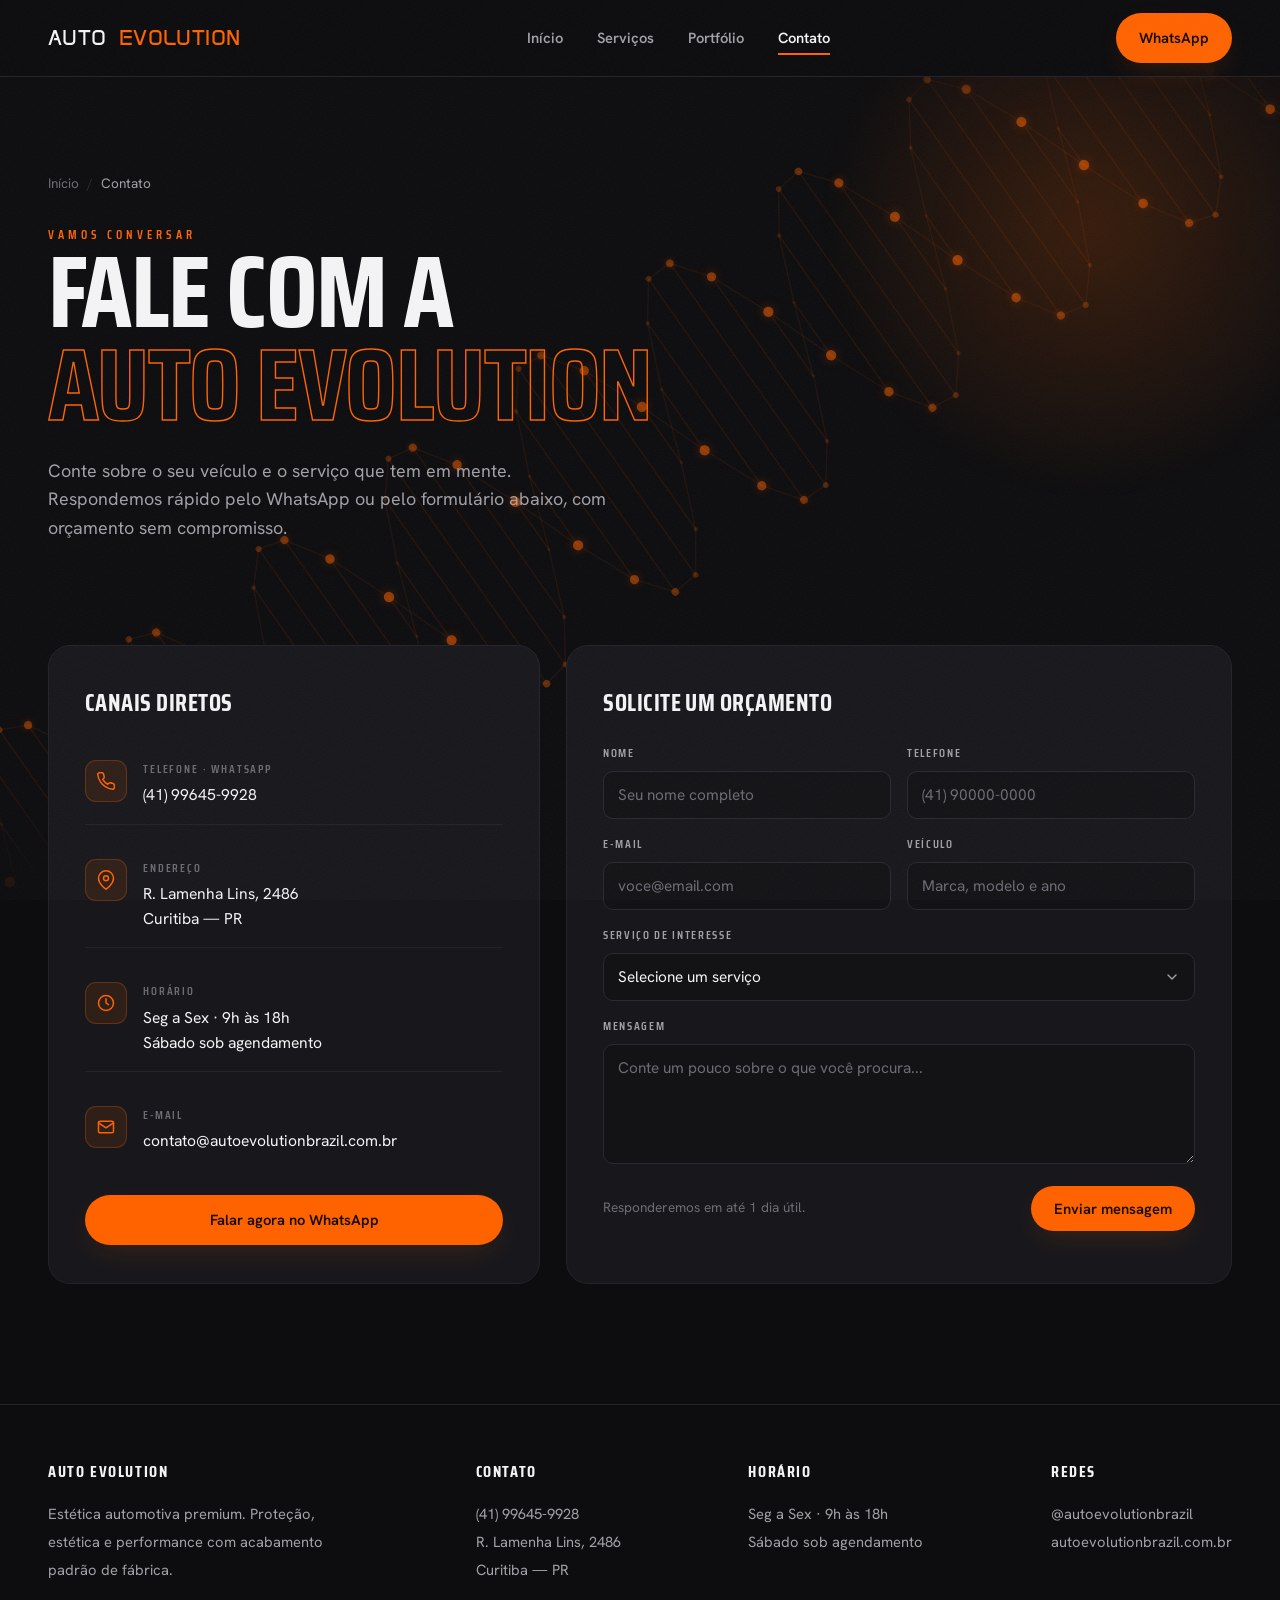
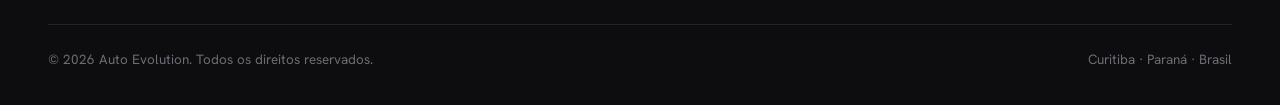
==== contato.html @ 7769f30f "Versão base final com paleta em laranja preto e cores básicas" ====
<!DOCTYPE html>
<html lang="pt-BR">
<head>
  <meta charset="UTF-8" />
  <meta name="viewport" content="width=device-width, initial-scale=1.0" />
  <title>Contato · Auto Evolution — Estética Automotiva Premium</title>
  <meta name="description" content="Fale com a Auto Evolution. Solicite um orçamento de PPF, insulfilm cerâmico, vitrificação, blindagem ou estética automotiva premium em Curitiba." />

  <link rel="preconnect" href="https://fonts.googleapis.com" />
  <link rel="preconnect" href="https://fonts.gstatic.com" crossorigin />
  <link href="https://fonts.googleapis.com/css2?family=Anta&family=Saira+Condensed:wght@600;700;800&family=Hanken+Grotesk:wght@400;500;600;700&display=swap" rel="stylesheet" />

  <link rel="stylesheet" href="css/services.css" />
</head>
<body>

  <canvas id="dna-bg" aria-hidden="true"></canvas>

  <!-- ===================== HEADER ===================== -->
  <header class="site-header">
    <div class="container">
      <nav class="nav">
        <a class="brand" href="index.html">
          AUTO <b>EVOLUTION</b>
        </a>

        <ul class="nav-links" id="nav-links">
          <li><a href="index.html">Início</a></li>
          <li><a href="servicos.html">Serviços</a></li>
          <li><a href="portfolio.html">Portfólio</a></li>
          <li><a href="contato.html" class="active">Contato</a></li>
        </ul>

        <a class="btn btn-primary" href="https://wa.me/5541996459928" target="_blank" rel="noopener">WhatsApp</a>

        <button class="nav-toggle" id="nav-toggle" aria-label="Abrir menu">
          <span></span><span></span><span></span>
        </button>
      </nav>
    </div>
  </header>

  <!-- ===================== HERO ===================== -->
  <section class="hero">
    <div class="container">
      <nav class="breadcrumb">
        <a href="index.html">Início</a>
        <span class="sep">/</span>
        <span class="here">Contato</span>
      </nav>
      <span class="eyebrow">Vamos conversar</span>
      <h1>Fale com a<br><span class="stroke">Auto Evolution</span></h1>
      <p>
        Conte sobre o seu veículo e o serviço que tem em mente. Respondemos rápido pelo
        WhatsApp ou pelo formulário abaixo, com orçamento sem compromisso.
      </p>
    </div>
  </section>

  <!-- ===================== CONTATO ===================== -->
  <section class="contact">
    <div class="container">
      <div class="contact-grid">

        <!-- Bloco de informações -->
        <aside class="contact-info reveal">
          <h3>Canais diretos</h3>

          <ul class="info-list">
            <li>
              <div class="info-icon">
                <svg viewBox="0 0 24 24" stroke-width="1.8" stroke-linecap="round" stroke-linejoin="round">
                  <path d="M22 16.92v3a2 2 0 0 1-2.18 2 19.86 19.86 0 0 1-8.63-3.07 19.5 19.5 0 0 1-6-6A19.86 19.86 0 0 1 2.12 4.18 2 2 0 0 1 4.11 2h3a2 2 0 0 1 2 1.72c.13.96.36 1.9.7 2.81a2 2 0 0 1-.45 2.11L8.1 9.91a16 16 0 0 0 6 6l1.27-1.27a2 2 0 0 1 2.11-.45c.91.34 1.85.57 2.81.7A2 2 0 0 1 22 16.92z"/>
                </svg>
              </div>
              <div class="info-text">
                <div class="lab">Telefone · WhatsApp</div>
                <div class="val"><a href="https://wa.me/5541996459928" target="_blank" rel="noopener">(41) 99645-9928</a></div>
              </div>
            </li>

            <li>
              <div class="info-icon">
                <svg viewBox="0 0 24 24" stroke-width="1.8" stroke-linecap="round" stroke-linejoin="round">
                  <path d="M21 10c0 7-9 13-9 13s-9-6-9-13a9 9 0 0 1 18 0z"/>
                  <circle cx="12" cy="10" r="3"/>
                </svg>
              </div>
              <div class="info-text">
                <div class="lab">Endereço</div>
                <div class="val">R. Lamenha Lins, 2486<br>Curitiba — PR</div>
              </div>
            </li>

            <li>
              <div class="info-icon">
                <svg viewBox="0 0 24 24" stroke-width="1.8" stroke-linecap="round" stroke-linejoin="round">
                  <circle cx="12" cy="12" r="9"/>
                  <path d="M12 7v5l3 2"/>
                </svg>
              </div>
              <div class="info-text">
                <div class="lab">Horário</div>
                <div class="val">Seg a Sex · 9h às 18h<br>Sábado sob agendamento</div>
              </div>
            </li>

            <li>
              <div class="info-icon">
                <svg viewBox="0 0 24 24" stroke-width="1.8" stroke-linecap="round" stroke-linejoin="round">
                  <rect x="3" y="5" width="18" height="14" rx="2"/>
                  <path d="M3 7l9 6 9-6"/>
                </svg>
              </div>
              <div class="info-text">
                <div class="lab">E-mail</div>
                <div class="val"><a href="mailto:contato@autoevolutionbrazil.com.br">contato@autoevolutionbrazil.com.br</a></div>
              </div>
            </li>
          </ul>

          <a class="btn btn-primary" href="https://wa.me/5541996459928?text=Ol%C3%A1!%20Gostaria%20de%20um%20or%C3%A7amento." target="_blank" rel="noopener">
            Falar agora no WhatsApp
          </a>
        </aside>

        <!-- Formulário -->
        <div class="contact-form-wrap reveal">
          <h3>Solicite um orçamento</h3>

          <form class="contact-form" id="contact-form" novalidate>
            <div class="field">
              <label for="f-nome">Nome</label>
              <input id="f-nome" name="nome" type="text" placeholder="Seu nome completo" required>
            </div>

            <div class="field">
              <label for="f-fone">Telefone</label>
              <input id="f-fone" name="telefone" type="tel" placeholder="(41) 90000-0000" required>
            </div>

            <div class="field">
              <label for="f-email">E-mail</label>
              <input id="f-email" name="email" type="email" placeholder="voce@email.com" required>
            </div>

            <div class="field">
              <label for="f-veiculo">Veículo</label>
              <input id="f-veiculo" name="veiculo" type="text" placeholder="Marca, modelo e ano">
            </div>

            <div class="field full">
              <label for="f-servico">Serviço de interesse</label>
              <select id="f-servico" name="servico" required>
                <option value="">Selecione um serviço</option>
                <option value="ppf">PPF — Proteção de Pintura</option>
                <option value="insulfilm">Insulfilm Cerâmico ZV90</option>
                <option value="vitrificacao">Vitrificação & Revestimento Cerâmico</option>
                <option value="blindagem">Blindagem Homologada</option>
                <option value="estetica">Estética e Detalhamento</option>
                <option value="couro">Cuidados com o Couro</option>
                <option value="farois">Faróis e Iluminação</option>
                <option value="pintura">Pintura Automotiva</option>
                <option value="rodas">Rodas</option>
                <option value="outro">Outro / Combinação</option>
              </select>
            </div>

            <div class="field full">
              <label for="f-msg">Mensagem</label>
              <textarea id="f-msg" name="mensagem" placeholder="Conte um pouco sobre o que você procura..." required></textarea>
            </div>

            <div class="form-msg" id="form-msg"></div>

            <div class="form-actions">
              <span class="hint">Responderemos em até 1 dia útil.</span>
              <button class="btn btn-primary" type="submit">Enviar mensagem</button>
            </div>
          </form>
        </div>

      </div>
    </div>
  </section>

  <!-- ===================== FOOTER ===================== -->
  <footer class="site-footer">
    <div class="container">
      <div class="footer-grid">
        <div class="fcol" style="max-width:300px">
          <h4>Auto Evolution</h4>
          <p>Estética automotiva premium. Proteção, estética e performance com acabamento padrão de fábrica.</p>
        </div>
        <div class="fcol">
          <h4>Contato</h4>
          <p>
            <a href="https://wa.me/5541996459928" target="_blank" rel="noopener">(41) 99645-9928</a><br>
            R. Lamenha Lins, 2486<br>
            Curitiba — PR
          </p>
        </div>
        <div class="fcol">
          <h4>Horário</h4>
          <p>Seg a Sex · 9h às 18h<br>Sábado sob agendamento</p>
        </div>
        <div class="fcol">
          <h4>Redes</h4>
          <p>
            <a href="https://instagram.com/autoevolutionbrazil" target="_blank" rel="noopener">@autoevolutionbrazil</a><br>
            autoevolutionbrazil.com.br
          </p>
        </div>
      </div>
      <div class="footer-bottom">
        <span>© 2026 Auto Evolution. Todos os direitos reservados.</span>
        <span>Curitiba · Paraná · Brasil</span>
      </div>
    </div>
  </footer>

  <script src="js/dna-bg.js"></script>
  <script>
    (function () {
      /* Menu mobile */
      const toggle = document.getElementById("nav-toggle");
      const links = document.getElementById("nav-links");
      if (toggle && links) {
        toggle.addEventListener("click", () => links.classList.toggle("open"));
        links.addEventListener("click", (e) => {
          if (e.target.closest("a")) links.classList.remove("open");
        });
      }

      /* Formulário — validação + envio via WhatsApp */
      const form = document.getElementById("contact-form");
      const msg = document.getElementById("form-msg");
      const WA = "5541996459928";

      form.addEventListener("submit", (e) => {
        e.preventDefault();
        msg.classList.remove("show", "ok", "err");

        const data = Object.fromEntries(new FormData(form).entries());
        const missing = ["nome", "telefone", "email", "servico", "mensagem"].filter((k) => !data[k]);
        if (missing.length) {
          msg.textContent = "Preencha os campos obrigatórios antes de enviar.";
          msg.classList.add("show", "err");
          return;
        }
        if (!/^[^\s@]+@[^\s@]+\.[^\s@]+$/.test(data.email)) {
          msg.textContent = "Informe um e-mail válido.";
          msg.classList.add("show", "err");
          return;
        }

        const linhas = [
          "Olá! Vim pelo site da Auto Evolution.",
          "",
          "Nome: " + data.nome,
          "Telefone: " + data.telefone,
          "E-mail: " + data.email,
          data.veiculo ? "Veículo: " + data.veiculo : null,
          "Serviço: " + data.servico,
          "",
          "Mensagem:",
          data.mensagem,
        ].filter(Boolean);

        const url = "https://wa.me/" + WA + "?text=" + encodeURIComponent(linhas.join("\n"));
        window.open(url, "_blank", "noopener");

        msg.textContent = "Mensagem pronta! Abrimos o WhatsApp em uma nova aba — é só enviar.";
        msg.classList.add("show", "ok");
        form.reset();
      });

      /* Reveal */
      const obs = new IntersectionObserver((entries) => {
        entries.forEach((e, i) => {
          if (e.isIntersecting) {
            setTimeout(() => e.target.classList.add("in"), (i % 4) * 90);
            obs.unobserve(e.target);
          }
        });
      }, { threshold: 0.12 });
      document.querySelectorAll(".reveal").forEach((el) => obs.observe(el));
    })();
  </script>
</body>
</html>
---- css/services.css ----
/* ============================================================
   AUTO EVOLUTION — Estética Automotiva
   Página de Serviços · estilos
   Paleta: laranja (protagonista) + grafite/preto + cinza/branco
   ============================================================ */

:root {
  --bg:           #0d0d0f;
  --bg-2:         #131316;
  --surface:      #18181c;
  --surface-2:    #1f1f24;
  --border:       #2a2a30;
  --border-soft:  #232329;

  --orange:       #ff6300;
  --orange-bright:#ff8534;
  --orange-deep:  #cc4e00;
  --orange-glow:  rgba(255, 99, 0, 0.18);

  --white:        #f4f4f5;
  --grey:         #a1a1a8;
  --grey-dim:     #6c6c74;

  --maxw: 1240px;
  --radius: 14px;
  --radius-lg: 22px;

  --font-display: "Saira Condensed", "Arial Narrow", sans-serif;
  --font-body: "Hanken Grotesk", system-ui, sans-serif;
  --font-brand: "Anta", "Saira Condensed", sans-serif;

  --ease: cubic-bezier(0.22, 1, 0.36, 1);
}

* { margin: 0; padding: 0; box-sizing: border-box; }

html { scroll-behavior: smooth; }

body {
  background: var(--bg);
  color: var(--white);
  font-family: var(--font-body);
  font-size: 16px;
  line-height: 1.6;
  -webkit-font-smoothing: antialiased;
  overflow-x: hidden;
  position: relative;
}

/* grão sutil sobre tudo */
body::before {
  content: "";
  position: fixed;
  inset: 0;
  pointer-events: none;
  z-index: 9999;
  opacity: 0.04;
  background-image: url("data:image/svg+xml,%3Csvg xmlns='http://www.w3.org/2000/svg' width='120' height='120'%3E%3Cfilter id='n'%3E%3CfeTurbulence type='fractalNoise' baseFrequency='0.85' numOctaves='3'/%3E%3C/filter%3E%3Crect width='100%25' height='100%25' filter='url(%23n)'/%3E%3C/svg%3E");
}

/* ============================================================
   FUNDO ANIMADO DE DNA (canvas fixo, atrás de tudo)
   ============================================================ */
#dna-bg {
  position: fixed;
  inset: 0;
  z-index: 0;
  pointer-events: none;
  /* mascara as bordas para a hélice "sumir" suavemente no topo/base */
  -webkit-mask-image: linear-gradient(180deg, transparent 0%, #000 14%, #000 86%, transparent 100%);
          mask-image: linear-gradient(180deg, transparent 0%, #000 14%, #000 86%, transparent 100%);
}

/* todo o conteúdo fica acima do canvas do DNA */
.site-header,
.hero,
.featured,
.groups,
.site-footer {
  position: relative;
  z-index: 1;
}
.site-header { z-index: 1000; }

a { color: inherit; text-decoration: none; }
ul { list-style: none; }
img { max-width: 100%; display: block; }

.container {
  width: 100%;
  max-width: var(--maxw);
  margin: 0 auto;
  padding: 0 28px;
}

.eyebrow {
  font-family: var(--font-display);
  text-transform: uppercase;
  letter-spacing: 0.32em;
  font-size: 0.78rem;
  font-weight: 600;
  color: var(--orange);
}

.section-head { margin-bottom: 52px; max-width: 640px; }
.section-head h2 {
  font-family: var(--font-display);
  font-weight: 700;
  font-size: clamp(2.2rem, 5vw, 3.6rem);
  line-height: 0.98;
  text-transform: uppercase;
  letter-spacing: -0.01em;
  margin: 14px 0 16px;
}
.section-head p { color: var(--grey); font-size: 1.05rem; }
.section-head .accent { color: var(--orange); }

/* ============================================================
   HEADER / NAV
   ============================================================ */
.site-header {
  position: sticky;
  top: 0;
  z-index: 1000;
  background: rgba(13, 13, 15, 0.78);
  backdrop-filter: blur(14px);
  border-bottom: 1px solid var(--border-soft);
}
.nav {
  display: flex;
  align-items: center;
  justify-content: space-between;
  height: 76px;
}
.brand {
  display: flex;
  align-items: center;
  gap: 12px;
  font-family: var(--font-brand);
  font-weight: 400;
  text-transform: uppercase;
  letter-spacing: 0.02em;
  font-size: 1.3rem;
  line-height: 1;
}
.brand .mark {
  width: 34px; height: 34px;
  display: grid; place-items: center;
  background: var(--orange);
  color: #111;
  font-weight: 400;
  border-radius: 8px;
  transform: skewX(-8deg);
}
.brand .mark span { transform: skewX(8deg); }
.brand b { color: var(--orange); font-weight: 400; }

.nav-links {
  display: flex;
  align-items: center;
  gap: 34px;
}
.nav-links > li > a {
  font-size: 0.92rem;
  font-weight: 600;
  color: var(--grey);
  transition: color 0.2s var(--ease);
  position: relative;
  padding: 6px 0;
}
.nav-links > li > a:hover,
.nav-links > li > a.active { color: var(--white); }
.nav-links > li > a.active::after {
  content: "";
  position: absolute;
  left: 0; bottom: -2px;
  width: 100%; height: 2px;
  background: var(--orange);
}

/* dropdown */
.dropdown { position: relative; }
.dropdown > .drop-toggle {
  display: inline-flex;
  align-items: center;
  gap: 7px;
  cursor: pointer;
}
.dropdown > .drop-toggle .chev {
  width: 9px; height: 9px;
  border-right: 2px solid currentColor;
  border-bottom: 2px solid currentColor;
  transform: rotate(45deg) translateY(-2px);
  transition: transform 0.25s var(--ease);
}
.dropdown:hover > .drop-toggle .chev { transform: rotate(225deg) translateY(-1px); }

.drop-menu {
  position: absolute;
  top: calc(100% + 14px);
  left: 50%;
  transform: translateX(-50%) translateY(10px);
  min-width: 290px;
  background: var(--surface);
  border: 1px solid var(--border);
  border-radius: var(--radius);
  padding: 10px;
  opacity: 0;
  visibility: hidden;
  transition: opacity 0.22s var(--ease), transform 0.22s var(--ease);
  box-shadow: 0 24px 60px rgba(0,0,0,0.55);
}
.dropdown:hover .drop-menu {
  opacity: 1; visibility: visible;
  transform: translateX(-50%) translateY(0);
}
.drop-menu::before {
  content: "";
  position: absolute;
  top: -16px; left: 0; right: 0; height: 16px;
}
.drop-menu a {
  display: flex;
  align-items: center;
  gap: 10px;
  padding: 11px 14px;
  border-radius: 9px;
  font-size: 0.9rem;
  font-weight: 500;
  color: var(--grey);
  transition: background 0.18s, color 0.18s;
}
.drop-menu a:hover { background: var(--surface-2); color: var(--white); }
.drop-menu a .dot {
  width: 6px; height: 6px; border-radius: 50%;
  background: var(--orange); flex: none;
}

.btn {
  display: inline-flex;
  align-items: center;
  gap: 9px;
  font-family: var(--font-body);
  font-weight: 600;
  font-size: 0.92rem;
  padding: 12px 22px;
  border-radius: 999px;
  border: 1px solid transparent;
  cursor: pointer;
  transition: transform 0.2s var(--ease), background 0.2s, box-shadow 0.2s;
}
.btn-primary {
  background: var(--orange);
  color: #140a00;
  box-shadow: 0 10px 30px -8px var(--orange-glow);
}
.btn-primary:hover {
  background: var(--orange-bright);
  transform: translateY(-2px);
  box-shadow: 0 16px 40px -10px rgba(255,99,0,0.45);
}
.btn-ghost {
  background: transparent;
  border-color: var(--border);
  color: var(--white);
}
.btn-ghost:hover { border-color: var(--orange); color: var(--orange); }

.nav-toggle {
  display: none;
  flex-direction: column;
  gap: 5px;
  background: none; border: none; cursor: pointer; padding: 8px;
}
.nav-toggle span { width: 24px; height: 2px; background: var(--white); transition: 0.25s; }

/* ============================================================
   HERO
   ============================================================ */
.hero {
  position: relative;
  padding: 96px 0 72px;
  overflow: hidden;
}
.hero::after {
  content: "";
  position: absolute;
  top: -160px; right: -120px;
  width: 620px; height: 620px;
  background: radial-gradient(circle, var(--orange-glow) 0%, transparent 62%);
  pointer-events: none;
}
.hero .container { position: relative; z-index: 2; }
.breadcrumb {
  font-size: 0.85rem;
  color: var(--grey-dim);
  margin-bottom: 26px;
  display: flex; gap: 8px; align-items: center;
}
.breadcrumb a:hover { color: var(--orange); }
.breadcrumb .sep { color: var(--border); }
.breadcrumb .here { color: var(--grey); }

.hero h1 {
  font-family: var(--font-display);
  font-weight: 700;
  text-transform: uppercase;
  font-size: clamp(3rem, 9vw, 6.4rem);
  line-height: 0.9;
  letter-spacing: -0.015em;
  max-width: 14ch;
}
.hero h1 .stroke {
  color: transparent;
  -webkit-text-stroke: 1.4px var(--orange);
}
.hero p {
  margin-top: 26px;
  max-width: 56ch;
  color: var(--grey);
  font-size: 1.12rem;
}
.hero-meta {
  margin-top: 38px;
  display: flex;
  flex-wrap: wrap;
  gap: 30px 48px;
}
.hero-meta .stat .num {
  font-family: var(--font-display);
  font-weight: 700;
  font-size: 2.4rem;
  color: var(--orange);
  line-height: 1;
}
.hero-meta .stat .label {
  font-size: 0.82rem;
  color: var(--grey-dim);
  text-transform: uppercase;
  letter-spacing: 0.12em;
  margin-top: 6px;
}

/* ============================================================
   FEATURED (TOP 3)
   ============================================================ */
.featured { padding: 40px 0 30px; }
.featured-grid {
  display: grid;
  grid-template-columns: repeat(3, 1fr);
  gap: 22px;
}
.feat-card {
  position: relative;
  background: linear-gradient(180deg, var(--surface) 0%, var(--bg-2) 100%);
  border: 1px solid var(--border-soft);
  border-radius: var(--radius-lg);
  padding: 34px 30px 30px;
  overflow: hidden;
  transition: transform 0.35s var(--ease), border-color 0.35s;
  display: flex;
  flex-direction: column;
}
.feat-card::before {
  content: "";
  position: absolute;
  inset: 0;
  background: radial-gradient(circle at 80% -10%, var(--orange-glow), transparent 55%);
  opacity: 0;
  transition: opacity 0.4s var(--ease);
}
.feat-card:hover {
  transform: translateY(-6px);
  border-color: rgba(255,99,0,0.4);
}
.feat-card:hover::before { opacity: 1; }
.feat-card .fc-num {
  font-family: var(--font-display);
  font-weight: 700;
  font-size: 3.4rem;
  line-height: 1;
  color: transparent;
  -webkit-text-stroke: 1.4px var(--border);
  transition: -webkit-text-stroke 0.35s;
}
.feat-card:hover .fc-num { -webkit-text-stroke: 1.4px var(--orange); }
.feat-card .fc-tagline {
  margin-top: 18px;
  font-size: 0.76rem;
  text-transform: uppercase;
  letter-spacing: 0.16em;
  color: var(--orange);
  font-weight: 600;
}
.feat-card h3 {
  font-family: var(--font-display);
  font-weight: 700;
  font-size: 1.7rem;
  text-transform: uppercase;
  line-height: 1.02;
  margin: 8px 0 14px;
}
.feat-card .fc-desc { color: var(--grey); font-size: 0.96rem; }
.feat-card .fc-highlights {
  margin: 20px 0 24px;
  display: flex; flex-direction: column; gap: 10px;
}
.feat-card .fc-highlights li {
  display: flex; gap: 11px; align-items: flex-start;
  font-size: 0.9rem; color: var(--white);
}
.feat-card .fc-highlights li::before {
  content: "";
  flex: none;
  width: 16px; height: 16px;
  margin-top: 3px;
  background: var(--orange);
  -webkit-mask: url("data:image/svg+xml,%3Csvg xmlns='http://www.w3.org/2000/svg' viewBox='0 0 24 24'%3E%3Cpath fill='black' d='M9 16.2 4.8 12l-1.4 1.4L9 19 21 7l-1.4-1.4z'/%3E%3C/svg%3E") center/contain no-repeat;
          mask: url("data:image/svg+xml,%3Csvg xmlns='http://www.w3.org/2000/svg' viewBox='0 0 24 24'%3E%3Cpath fill='black' d='M9 16.2 4.8 12l-1.4 1.4L9 19 21 7l-1.4-1.4z'/%3E%3C/svg%3E") center/contain no-repeat;
}
.feat-card .fc-cta {
  margin-top: auto;
  display: inline-flex;
  align-items: center;
  gap: 9px;
  font-weight: 600;
  font-size: 0.92rem;
  color: var(--orange);
  transition: gap 0.25s var(--ease);
}
.feat-card .fc-cta:hover { gap: 15px; }
.feat-card .fc-cta .arr { transition: transform 0.25s var(--ease); }

/* ============================================================
   GROUPS (demais serviços)
   ============================================================ */
.groups { padding: 80px 0 40px; scroll-margin-top: 90px; }
.groups-grid {
  display: grid;
  grid-template-columns: repeat(2, 1fr);
  gap: 20px;
}
.grp-card {
  background: var(--surface);
  border: 1px solid var(--border-soft);
  border-radius: var(--radius-lg);
  padding: 32px 30px;
  scroll-margin-top: 100px; /* evita que o header fixo (76px) cubra o título ao rolar até a âncora */
  transition: border-color 0.3s, background 0.3s, transform 0.3s var(--ease);
}
.grp-card:hover {
  border-color: rgba(255,99,0,0.35);
  background: var(--surface-2);
  transform: translateY(-4px);
}
.grp-head {
  display: flex;
  align-items: center;
  gap: 16px;
  margin-bottom: 18px;
}
.grp-icon {
  flex: none;
  width: 50px; height: 50px;
  border-radius: 13px;
  display: grid; place-items: center;
  background: rgba(255,99,0,0.1);
  border: 1px solid rgba(255,99,0,0.25);
}
.grp-icon svg { width: 24px; height: 24px; stroke: var(--orange); }
.grp-head h3 {
  font-family: var(--font-display);
  font-weight: 700;
  font-size: 1.5rem;
  text-transform: uppercase;
  line-height: 1;
}
.grp-card .grp-desc { color: var(--grey); font-size: 0.95rem; margin-bottom: 20px; }
.grp-items { display: flex; flex-direction: column; gap: 0; }
.grp-items li {
  display: flex; gap: 12px; align-items: flex-start;
  font-size: 0.92rem;
  color: var(--white);
  padding: 11px 0;
  border-top: 1px solid var(--border-soft);
}
.grp-items li:first-child { border-top: none; }
.grp-items li .tick { color: var(--orange); flex: none; font-weight: 700; }

/* ============================================================
   CTA BAND
   ============================================================ */
.cta-band {
  margin: 60px 0 0;
  position: relative;
  overflow: hidden;
}
.cta-inner {
  background: linear-gradient(110deg, var(--orange-deep), var(--orange));
  border-radius: var(--radius-lg);
  padding: 56px 52px;
  display: flex;
  align-items: center;
  justify-content: space-between;
  gap: 32px;
  flex-wrap: wrap;
  position: relative;
  overflow: hidden;
}
.cta-inner::after {
  content: "";
  position: absolute;
  right: -80px; top: -80px;
  width: 320px; height: 320px;
  background: radial-gradient(circle, rgba(255,255,255,0.22), transparent 60%);
}
.cta-inner h2 {
  font-family: var(--font-display);
  font-weight: 700;
  text-transform: uppercase;
  font-size: clamp(1.9rem, 4vw, 2.8rem);
  line-height: 1;
  color: #140a00;
  max-width: 16ch;
  position: relative;
}
.cta-inner p { color: rgba(20,10,0,0.78); margin-top: 10px; font-weight: 500; position: relative; }
.cta-inner .btn-dark {
  background: #140a00;
  color: #fff;
  position: relative;
}
.cta-inner .btn-dark:hover { background: #000; transform: translateY(-2px); }

/* ============================================================
   FOOTER
   ============================================================ */
.site-footer {
  margin-top: 90px;
  border-top: 1px solid var(--border-soft);
  padding: 54px 0 34px;
  color: var(--grey);
}
.footer-grid {
  display: flex;
  justify-content: space-between;
  flex-wrap: wrap;
  gap: 36px;
  margin-bottom: 40px;
}
.footer-grid .fcol h4 {
  font-family: var(--font-display);
  text-transform: uppercase;
  letter-spacing: 0.1em;
  font-size: 1rem;
  color: var(--white);
  margin-bottom: 16px;
}
.footer-grid .fcol p, .footer-grid .fcol a { font-size: 0.92rem; line-height: 1.9; }
.footer-grid .fcol a:hover { color: var(--orange); }
.footer-bottom {
  display: flex;
  justify-content: space-between;
  align-items: center;
  flex-wrap: wrap;
  gap: 12px;
  padding-top: 24px;
  border-top: 1px solid var(--border-soft);
  font-size: 0.84rem;
  color: var(--grey-dim);
}

/* ============================================================
   LOADING / ERROR (async states)
   ============================================================ */
.skeleton {
  background: linear-gradient(100deg, var(--surface) 30%, var(--surface-2) 50%, var(--surface) 70%);
  background-size: 200% 100%;
  animation: shimmer 1.3s infinite linear;
  border-radius: var(--radius-lg);
}
@keyframes shimmer { to { background-position: -200% 0; } }
.sk-feat { height: 340px; }
.sk-grp { height: 260px; }

.load-error {
  grid-column: 1 / -1;
  text-align: center;
  padding: 50px 20px;
  border: 1px dashed var(--border);
  border-radius: var(--radius-lg);
  color: var(--grey);
}
.load-error b { color: var(--orange); font-family: var(--font-display); font-size: 1.2rem; letter-spacing: 0.05em; }
.load-error code {
  display: inline-block;
  margin-top: 12px;
  background: var(--surface-2);
  padding: 6px 12px;
  border-radius: 8px;
  color: var(--orange-bright);
  font-size: 0.85rem;
}

/* entrada animada */
.reveal {
  opacity: 0;
  transform: translateY(24px);
}
.reveal.in {
  opacity: 1;
  transform: none;
  transition: opacity 0.6s var(--ease), transform 0.6s var(--ease);
}

/* ============================================================
   RESPONSIVO
   ============================================================ */
@media (max-width: 940px) {
  .featured-grid { grid-template-columns: 1fr; }
  .groups-grid { grid-template-columns: 1fr; }
  .nav-links {
    position: fixed;
    inset: 76px 0 auto 0;
    flex-direction: column;
    align-items: flex-start;
    gap: 4px;
    background: var(--bg-2);
    border-bottom: 1px solid var(--border);
    padding: 18px 28px 26px;
    transform: translateY(-130%);
    transition: transform 0.35s var(--ease);
  }
  .nav-links.open { transform: translateY(0); }
  .nav-links > li { width: 100%; }
  .nav-links > li > a { display: block; padding: 12px 0; font-size: 1.05rem; }
  .drop-menu {
    position: static;
    transform: none;
    opacity: 1; visibility: visible;
    box-shadow: none;
    border: none;
    background: transparent;
    padding: 4px 0 8px 14px;
    min-width: 0;
  }
  .dropdown:hover .drop-menu { transform: none; }
  .nav-toggle { display: flex; }
  .nav .btn-primary { display: none; }
  .cta-inner { flex-direction: column; align-items: flex-start; }
}
@media (max-width: 560px) {
  .container { padding: 0 20px; }
  .hero { padding: 64px 0 48px; }
  .hero-meta { gap: 24px 32px; }
  .feat-card, .grp-card { padding: 26px 22px; }
}

/* ============================================================
   PÁGINAS EXTRAS — HOME, PORTFÓLIO, CONTATO
   ============================================================ */

.home-hero,
.home-highlights,
.home-about,
.home-cta-wrap,
.portfolio,
.contact { position: relative; z-index: 1; }

/* -------- HOME · HERO -------- */
.home-hero {
  padding: 120px 0 90px;
  overflow: hidden;
}
.home-hero::after {
  content: "";
  position: absolute;
  top: -200px; right: -160px;
  width: 720px; height: 720px;
  background: radial-gradient(circle, var(--orange-glow) 0%, transparent 62%);
  pointer-events: none;
}
.home-hero .container { position: relative; z-index: 2; }
.home-hero h1 {
  font-family: var(--font-display);
  font-weight: 800;
  text-transform: uppercase;
  font-size: clamp(3rem, 9.5vw, 7rem);
  line-height: 0.88;
  letter-spacing: -0.02em;
  max-width: 14ch;
  margin-top: 18px;
}
.home-hero h1 .stroke {
  color: transparent;
  -webkit-text-stroke: 1.4px var(--orange);
}
.home-hero h1 .accent { color: var(--orange); }
.home-hero p {
  margin-top: 28px;
  max-width: 58ch;
  color: var(--grey);
  font-size: 1.16rem;
}
.hero-actions {
  display: flex;
  flex-wrap: wrap;
  gap: 14px;
  margin-top: 40px;
}

/* -------- HOME · DESTAQUES (cards de serviços) -------- */
.home-highlights { padding: 30px 0 40px; }
.hl-grid {
  display: grid;
  grid-template-columns: repeat(3, 1fr);
  gap: 22px;
}
.hl-card {
  position: relative;
  background: linear-gradient(180deg, var(--surface) 0%, var(--bg-2) 100%);
  border: 1px solid var(--border-soft);
  border-radius: var(--radius-lg);
  padding: 34px 30px;
  overflow: hidden;
  transition: transform 0.35s var(--ease), border-color 0.35s;
  display: flex;
  flex-direction: column;
  gap: 12px;
}
.hl-card::before {
  content: "";
  position: absolute;
  inset: 0;
  background: radial-gradient(circle at 80% -10%, var(--orange-glow), transparent 55%);
  opacity: 0;
  transition: opacity 0.4s var(--ease);
}
.hl-card:hover {
  transform: translateY(-6px);
  border-color: rgba(255,99,0,0.4);
}
.hl-card:hover::before { opacity: 1; }
.hl-card .hl-icon {
  width: 54px; height: 54px;
  border-radius: 14px;
  display: grid; place-items: center;
  background: rgba(255,99,0,0.1);
  border: 1px solid rgba(255,99,0,0.25);
}
.hl-card .hl-icon svg { width: 26px; height: 26px; stroke: var(--orange); }
.hl-card h3 {
  font-family: var(--font-display);
  font-weight: 700;
  font-size: 1.55rem;
  text-transform: uppercase;
  line-height: 1.02;
  margin-top: 4px;
}
.hl-card p { color: var(--grey); font-size: 0.96rem; flex: 1; }
.hl-card .hl-link {
  margin-top: 8px;
  display: inline-flex;
  align-items: center;
  gap: 9px;
  font-weight: 600;
  font-size: 0.92rem;
  color: var(--orange);
  transition: gap 0.25s var(--ease);
}
.hl-card .hl-link:hover { gap: 15px; }

/* -------- HOME · SOBRE -------- */
.home-about {
  padding: 90px 0 50px;
  scroll-margin-top: 90px;
}
.about-grid {
  display: grid;
  grid-template-columns: 1.05fr 0.95fr;
  gap: 60px;
  align-items: center;
}
.about-text .eyebrow { display: inline-block; }
.about-text h2 {
  font-family: var(--font-display);
  font-weight: 700;
  font-size: clamp(2.2rem, 5vw, 3.4rem);
  line-height: 0.98;
  text-transform: uppercase;
  letter-spacing: -0.01em;
  margin: 14px 0 22px;
}
.about-text h2 .accent { color: var(--orange); }
.about-text p {
  color: var(--grey);
  font-size: 1.05rem;
  margin-bottom: 16px;
}
.about-stats {
  display: grid;
  grid-template-columns: repeat(2, 1fr);
  gap: 18px;
}
.ab-stat {
  background: var(--surface);
  border: 1px solid var(--border-soft);
  border-radius: var(--radius);
  padding: 26px 24px;
  transition: border-color 0.3s, transform 0.3s var(--ease);
}
.ab-stat:hover {
  border-color: rgba(255,99,0,0.4);
  transform: translateY(-4px);
}
.ab-stat .num {
  font-family: var(--font-display);
  font-weight: 700;
  font-size: 2.6rem;
  color: var(--orange);
  line-height: 1;
}
.ab-stat .label {
  margin-top: 8px;
  font-size: 0.82rem;
  color: var(--grey);
  text-transform: uppercase;
  letter-spacing: 0.12em;
}

.home-cta-wrap { padding: 30px 0 0; }

/* -------- PORTFÓLIO -------- */
.portfolio { padding: 30px 0 30px; }
.filter-bar {
  display: flex;
  flex-wrap: wrap;
  gap: 10px;
  margin-bottom: 36px;
}
.filter-chip {
  font-family: var(--font-body);
  font-weight: 600;
  font-size: 0.86rem;
  padding: 9px 18px;
  border-radius: 999px;
  border: 1px solid var(--border);
  background: transparent;
  color: var(--grey);
  cursor: pointer;
  transition: color 0.2s, background 0.2s, border-color 0.2s;
}
.filter-chip:hover { color: var(--white); border-color: var(--orange); }
.filter-chip.active {
  background: var(--orange);
  border-color: var(--orange);
  color: #140a00;
}

.portfolio-grid {
  display: grid;
  grid-template-columns: repeat(3, 1fr);
  gap: 22px;
}
.proj-card {
  position: relative;
  background: var(--surface);
  border: 1px solid var(--border-soft);
  border-radius: var(--radius-lg);
  overflow: hidden;
  transition: transform 0.35s var(--ease), border-color 0.35s;
  display: flex;
  flex-direction: column;
}
.proj-card:hover {
  transform: translateY(-6px);
  border-color: rgba(255,99,0,0.4);
}
.proj-card.hide { display: none; }
.proj-img {
  position: relative;
  aspect-ratio: 4 / 3;
  overflow: hidden;
  display: grid;
  place-items: center;
  color: rgba(244,244,245,0.92);
  font-family: var(--font-display);
  font-weight: 700;
  text-transform: uppercase;
  letter-spacing: 0.06em;
  font-size: 1.3rem;
  text-align: center;
  padding: 24px;
}
.proj-img::after {
  content: "";
  position: absolute;
  inset: 0;
  background: linear-gradient(180deg, transparent 35%, rgba(13,13,15,0.7) 100%);
  pointer-events: none;
}
.proj-img > span {
  position: relative;
  z-index: 1;
  text-shadow: 0 4px 18px rgba(0,0,0,0.45);
}
.proj-img.g-1 { background: linear-gradient(135deg, #1a1a20 0%, #2a1a08 55%, #ff6300 130%); }
.proj-img.g-2 { background: linear-gradient(135deg, #0d0d0f 0%, #1f1f24 60%, #cc4e00 140%); }
.proj-img.g-3 { background: linear-gradient(160deg, #131316 0%, #2c1502 70%, #ff8534 140%); }
.proj-img.g-4 { background: linear-gradient(120deg, #18181c 0%, #0d0d0f 50%, #ff6300 150%); }
.proj-img.g-5 { background: linear-gradient(135deg, #1f1f24 0%, #18181c 50%, #cc4e00 130%); }
.proj-img.g-6 { background: linear-gradient(150deg, #131316 0%, #2a2a30 60%, #ff8534 150%); }

.proj-body { padding: 24px 26px 28px; display: flex; flex-direction: column; gap: 10px; }
.proj-tag {
  display: inline-block;
  align-self: flex-start;
  font-family: var(--font-display);
  text-transform: uppercase;
  letter-spacing: 0.12em;
  font-size: 0.72rem;
  font-weight: 600;
  color: var(--orange);
  background: rgba(255,99,0,0.08);
  border: 1px solid rgba(255,99,0,0.25);
  padding: 4px 10px;
  border-radius: 999px;
}
.proj-body h3 {
  font-family: var(--font-display);
  font-weight: 700;
  font-size: 1.4rem;
  text-transform: uppercase;
  line-height: 1.05;
}
.proj-body p { color: var(--grey); font-size: 0.94rem; }
.proj-meta {
  margin-top: 8px;
  display: flex;
  gap: 14px;
  font-size: 0.8rem;
  color: var(--grey-dim);
  text-transform: uppercase;
  letter-spacing: 0.08em;
}
.proj-meta span { display: inline-flex; align-items: center; gap: 6px; }
.proj-meta span::before {
  content: "";
  width: 5px; height: 5px;
  background: var(--orange);
  border-radius: 50%;
}

/* -------- CONTATO -------- */
.contact { padding: 30px 0 30px; }
.contact-grid {
  display: grid;
  grid-template-columns: 0.85fr 1.15fr;
  gap: 26px;
}
.contact-info,
.contact-form-wrap {
  background: var(--surface);
  border: 1px solid var(--border-soft);
  border-radius: var(--radius-lg);
  padding: 38px 36px;
}
.contact-info h3,
.contact-form-wrap h3 {
  font-family: var(--font-display);
  font-weight: 700;
  font-size: 1.5rem;
  text-transform: uppercase;
  letter-spacing: 0.02em;
  margin-bottom: 22px;
}
.info-list { display: flex; flex-direction: column; gap: 18px; }
.info-list li {
  display: flex;
  gap: 16px;
  align-items: flex-start;
  padding: 16px 0;
  border-bottom: 1px solid var(--border-soft);
}
.info-list li:last-child { border-bottom: none; }
.info-icon {
  flex: none;
  width: 42px; height: 42px;
  border-radius: 11px;
  display: grid; place-items: center;
  background: rgba(255,99,0,0.1);
  border: 1px solid rgba(255,99,0,0.25);
}
.info-icon svg { width: 20px; height: 20px; stroke: var(--orange); fill: none; }
.info-text .lab {
  font-family: var(--font-display);
  text-transform: uppercase;
  letter-spacing: 0.16em;
  font-size: 0.72rem;
  font-weight: 600;
  color: var(--grey-dim);
  margin-bottom: 4px;
}
.info-text .val { font-size: 0.98rem; color: var(--white); }
.info-text .val a:hover { color: var(--orange); }
.contact-info .btn { margin-top: 26px; width: 100%; justify-content: center; }

.contact-form { display: grid; grid-template-columns: 1fr 1fr; gap: 16px; }
.field { display: flex; flex-direction: column; gap: 8px; }
.field.full { grid-column: 1 / -1; }
.field label {
  font-family: var(--font-display);
  text-transform: uppercase;
  letter-spacing: 0.14em;
  font-size: 0.74rem;
  font-weight: 600;
  color: var(--grey);
}
.field input,
.field select,
.field textarea {
  font-family: var(--font-body);
  font-size: 0.96rem;
  color: var(--white);
  background: var(--bg-2);
  border: 1px solid var(--border);
  border-radius: 10px;
  padding: 13px 14px;
  outline: none;
  transition: border-color 0.2s, background 0.2s;
}
.field textarea { resize: vertical; min-height: 120px; }
.field input:focus,
.field select:focus,
.field textarea:focus {
  border-color: var(--orange);
  background: var(--surface-2);
}
.field input::placeholder,
.field textarea::placeholder { color: var(--grey-dim); }
.field select {
  appearance: none;
  -webkit-appearance: none;
  background-image: url("data:image/svg+xml,%3Csvg xmlns='http://www.w3.org/2000/svg' viewBox='0 0 24 24' fill='none' stroke='%23a1a1a8' stroke-width='2' stroke-linecap='round' stroke-linejoin='round'%3E%3Cpath d='M6 9l6 6 6-6'/%3E%3C/svg%3E");
  background-repeat: no-repeat;
  background-position: right 14px center;
  background-size: 16px;
  padding-right: 38px;
}
.field option { background: var(--bg); color: var(--white); }

.form-actions {
  grid-column: 1 / -1;
  display: flex;
  justify-content: space-between;
  align-items: center;
  gap: 16px;
  margin-top: 6px;
  flex-wrap: wrap;
}
.form-actions .hint { color: var(--grey-dim); font-size: 0.85rem; }

.form-msg {
  grid-column: 1 / -1;
  display: none;
  padding: 14px 16px;
  border-radius: 10px;
  font-size: 0.94rem;
}
.form-msg.show { display: block; }
.form-msg.ok {
  background: rgba(255,99,0,0.08);
  border: 1px solid rgba(255,99,0,0.4);
  color: var(--orange-bright);
}
.form-msg.err {
  background: rgba(255,80,80,0.08);
  border: 1px solid rgba(255,80,80,0.4);
  color: #ff7878;
}

/* -------- RESPONSIVO (páginas extras) -------- */
@media (max-width: 940px) {
  .hl-grid { grid-template-columns: 1fr; }
  .about-grid { grid-template-columns: 1fr; gap: 36px; }
  .portfolio-grid { grid-template-columns: 1fr 1fr; }
  .contact-grid { grid-template-columns: 1fr; }
  .contact-form { grid-template-columns: 1fr; }
  .home-hero { padding: 80px 0 56px; }
}
@media (max-width: 560px) {
  .portfolio-grid { grid-template-columns: 1fr; }
  .contact-info, .contact-form-wrap { padding: 28px 22px; }
  .ab-stat { padding: 22px 20px; }
  .about-stats { gap: 14px; }
}
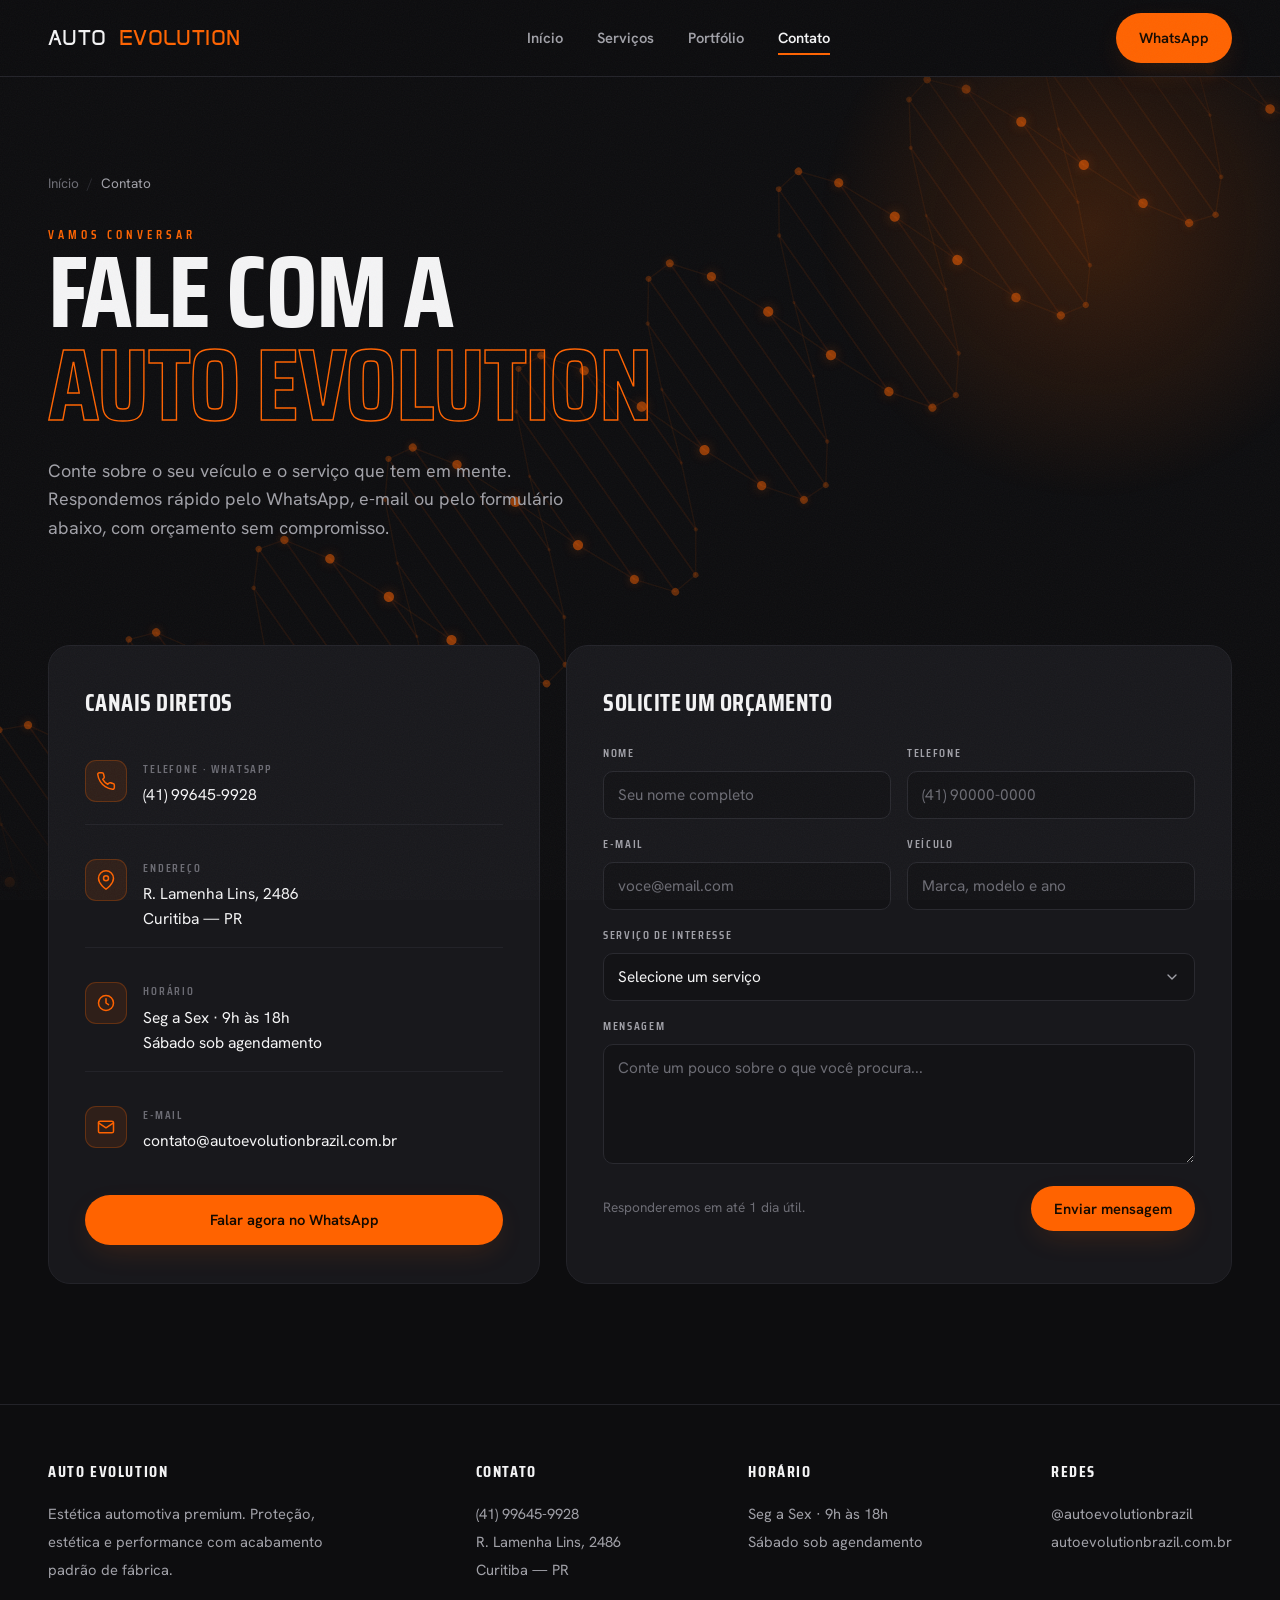
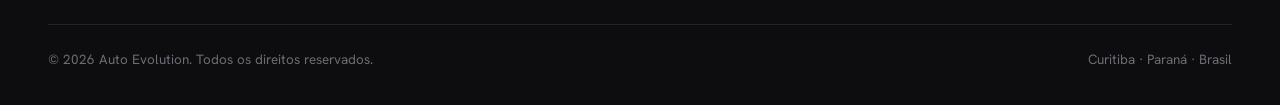
==== commit b34e2808: "Botões zap funcionando encaminhando para email automático" ====
--- a/contato.html
+++ b/contato.html
@@ -52,7 +52,7 @@
       <h1>Fale com a<br><span class="stroke">Auto Evolution</span></h1>
       <p>
         Conte sobre o seu veículo e o serviço que tem em mente. Respondemos rápido pelo
-        WhatsApp ou pelo formulário abaixo, com orçamento sem compromisso.
+        WhatsApp, e-mail ou pelo formulário abaixo, com orçamento sem compromisso.
       </p>
     </div>
   </section>
@@ -232,10 +232,10 @@
         });
       }
 
-      /* Formulário — validação + envio via WhatsApp */
+      /* Formulário — validação + envio via e-mail (mailto) */
       const form = document.getElementById("contact-form");
       const msg = document.getElementById("form-msg");
-      const WA = "5541996459928";
+      const DESTINO = "jpjerosch@gmail.com";
 
       form.addEventListener("submit", (e) => {
         e.preventDefault();
@@ -255,7 +255,7 @@
         }
 
         const linhas = [
-          "Olá! Vim pelo site da Auto Evolution.",
+          "Olá! Recebi uma nova solicitação pelo site da Auto Evolution.",
           "",
           "Nome: " + data.nome,
           "Telefone: " + data.telefone,
@@ -267,10 +267,14 @@
           data.mensagem,
         ].filter(Boolean);
 
-        const url = "https://wa.me/" + WA + "?text=" + encodeURIComponent(linhas.join("\n"));
-        window.open(url, "_blank", "noopener");
-
-        msg.textContent = "Mensagem pronta! Abrimos o WhatsApp em uma nova aba — é só enviar.";
+        const subject = "Solicitação de orçamento — " + data.nome + " (" + data.servico + ")";
+        const url = "mailto:" + DESTINO +
+          "?subject=" + encodeURIComponent(subject) +
+          "&body=" + encodeURIComponent(linhas.join("\n"));
+
+        window.location.href = url;
+
+        msg.innerHTML = "Mensagem pronta! Abrimos seu cliente de e-mail com a solicitação para <b>" + DESTINO + "</b> — é só revisar e enviar.";
         msg.classList.add("show", "ok");
         form.reset();
       });
--- a/css/services.css
+++ b/css/services.css
@@ -513,7 +513,9 @@
   right: -80px; top: -80px;
   width: 320px; height: 320px;
   background: radial-gradient(circle, rgba(255,255,255,0.22), transparent 60%);
-}
+  pointer-events: none;
+}
+.cta-inner > * { position: relative; z-index: 1; }
 .cta-inner h2 {
   font-family: var(--font-display);
   font-weight: 700;
@@ -1093,4 +1095,300 @@
   .contact-info, .contact-form-wrap { padding: 28px 22px; }
   .ab-stat { padding: 22px 20px; }
   .about-stats { gap: 14px; }
+}
+
+/* ============================================================
+   HOME — HISTÓRIA, LEMA, MARCAS, AUDIENCE
+   ============================================================ */
+
+.history,
+.lemma-wrap,
+.brands,
+.audience { position: relative; z-index: 1; }
+
+/* -------- HISTÓRIA -------- */
+.history { padding: 70px 0 50px; }
+.history-grid {
+  display: grid;
+  grid-template-columns: 0.95fr 1.05fr;
+  gap: 50px;
+  align-items: start;
+}
+.history-text h2 {
+  font-family: var(--font-display);
+  font-weight: 700;
+  font-size: clamp(2.2rem, 5vw, 3.4rem);
+  line-height: 0.98;
+  text-transform: uppercase;
+  letter-spacing: -0.01em;
+  margin: 14px 0 22px;
+}
+.history-text h2 .accent { color: var(--orange); }
+.history-text p {
+  color: var(--grey);
+  font-size: 1.02rem;
+  margin-bottom: 14px;
+}
+
+.timeline {
+  display: flex;
+  flex-direction: column;
+  gap: 22px;
+  position: relative;
+  padding-left: 28px;
+}
+.timeline::before {
+  content: "";
+  position: absolute;
+  left: 7px; top: 8px; bottom: 8px;
+  width: 2px;
+  background: linear-gradient(180deg, var(--orange) 0%, rgba(255,99,0,0.15) 100%);
+}
+.tl-item {
+  position: relative;
+  padding: 18px 22px;
+  background: var(--surface);
+  border: 1px solid var(--border-soft);
+  border-radius: var(--radius);
+  transition: border-color 0.3s, transform 0.3s var(--ease);
+}
+.tl-item:hover {
+  border-color: rgba(255,99,0,0.35);
+  transform: translateX(4px);
+}
+.tl-item::before {
+  content: "";
+  position: absolute;
+  left: -28px; top: 22px;
+  width: 16px; height: 16px;
+  background: var(--orange);
+  border-radius: 50%;
+  box-shadow: 0 0 0 4px var(--bg), 0 0 20px rgba(255,99,0,0.55);
+}
+.tl-year {
+  font-family: var(--font-display);
+  color: var(--orange);
+  font-size: 0.82rem;
+  font-weight: 700;
+  letter-spacing: 0.18em;
+  text-transform: uppercase;
+}
+.tl-item h4 {
+  font-family: var(--font-display);
+  font-weight: 700;
+  font-size: 1.2rem;
+  text-transform: uppercase;
+  margin: 6px 0 8px;
+  letter-spacing: 0.01em;
+}
+.tl-item p {
+  font-size: 0.94rem;
+  color: var(--grey);
+  margin: 0;
+}
+
+/* -------- LEMA -------- */
+.lemma-wrap { padding: 30px 0 50px; }
+.lemma-band {
+  position: relative;
+  padding: 80px 60px;
+  background: linear-gradient(135deg, var(--surface) 0%, var(--bg-2) 100%);
+  border: 1px solid var(--border-soft);
+  border-radius: var(--radius-lg);
+  text-align: center;
+  overflow: hidden;
+}
+.lemma-band::before {
+  content: "\201C";
+  position: absolute;
+  top: -60px; left: 30px;
+  font-family: var(--font-display);
+  font-size: 18rem;
+  color: var(--orange);
+  opacity: 0.16;
+  line-height: 1;
+}
+.lemma-band::after {
+  content: "";
+  position: absolute;
+  right: -120px; bottom: -120px;
+  width: 380px; height: 380px;
+  background: radial-gradient(circle, var(--orange-glow), transparent 60%);
+  pointer-events: none;
+}
+.lemma-quote {
+  position: relative;
+  font-family: var(--font-display);
+  font-weight: 700;
+  font-size: clamp(1.6rem, 4vw, 2.8rem);
+  line-height: 1.18;
+  text-transform: uppercase;
+  letter-spacing: -0.005em;
+  max-width: 24ch;
+  margin: 0 auto;
+}
+.lemma-quote .accent { color: var(--orange); }
+.lemma-sub {
+  position: relative;
+  margin-top: 26px;
+  color: var(--grey);
+  font-size: 1.02rem;
+  max-width: 54ch;
+  margin-left: auto;
+  margin-right: auto;
+}
+
+/* -------- MARCAS / CERTIFICAÇÃO -------- */
+.brands { padding: 30px 0 60px; }
+.cert-banner {
+  display: flex;
+  gap: 24px;
+  align-items: center;
+  padding: 28px 32px;
+  background: linear-gradient(110deg, rgba(255,99,0,0.10) 0%, transparent 75%);
+  border: 1px solid rgba(255,99,0,0.32);
+  border-radius: var(--radius-lg);
+  margin-bottom: 36px;
+}
+.cert-icon {
+  flex: none;
+  width: 60px; height: 60px;
+  border-radius: 14px;
+  background: var(--orange);
+  color: #140a00;
+  display: grid; place-items: center;
+  font-family: var(--font-display);
+  font-weight: 700;
+  font-size: 1.5rem;
+  letter-spacing: 0.04em;
+}
+.cert-text { flex: 1; }
+.cert-text .lab {
+  font-family: var(--font-display);
+  text-transform: uppercase;
+  letter-spacing: 0.18em;
+  font-size: 0.74rem;
+  color: var(--orange);
+  font-weight: 600;
+  margin-bottom: 4px;
+}
+.cert-text .val {
+  font-size: 1.04rem;
+  color: var(--white);
+  line-height: 1.5;
+}
+
+.brands-grid {
+  display: grid;
+  grid-template-columns: repeat(4, 1fr);
+  gap: 16px;
+}
+.brand-card {
+  background: var(--surface);
+  border: 1px solid var(--border-soft);
+  border-radius: var(--radius);
+  padding: 24px 22px 26px;
+  transition: border-color 0.3s, transform 0.3s var(--ease), background 0.3s;
+}
+.brand-card:hover {
+  border-color: rgba(255,99,0,0.4);
+  background: var(--surface-2);
+  transform: translateY(-4px);
+}
+.brand-card .brand-name {
+  font-family: var(--font-display);
+  font-weight: 700;
+  font-size: 1.2rem;
+  text-transform: uppercase;
+  letter-spacing: 0.02em;
+  color: var(--white);
+}
+.brand-card .brand-origin {
+  font-size: 0.72rem;
+  color: var(--orange);
+  text-transform: uppercase;
+  letter-spacing: 0.16em;
+  font-weight: 600;
+  margin: 6px 0 12px;
+}
+.brand-card .brand-desc {
+  color: var(--grey);
+  font-size: 0.88rem;
+  line-height: 1.55;
+}
+
+/* -------- PARA QUEM ATENDEMOS -------- */
+.audience { padding: 50px 0 50px; }
+.audience-grid {
+  display: grid;
+  grid-template-columns: repeat(4, 1fr);
+  gap: 18px;
+}
+.aud-card {
+  background: var(--surface);
+  border: 1px solid var(--border-soft);
+  border-radius: var(--radius);
+  padding: 30px 26px;
+  transition: border-color 0.3s, transform 0.3s var(--ease);
+  position: relative;
+  overflow: hidden;
+}
+.aud-card.highlight {
+  background: linear-gradient(160deg, rgba(255,99,0,0.10) 0%, var(--surface) 80%);
+  border-color: rgba(255,99,0,0.35);
+}
+.aud-card.highlight::after {
+  content: "";
+  position: absolute;
+  right: -60px; top: -60px;
+  width: 200px; height: 200px;
+  background: radial-gradient(circle, var(--orange-glow), transparent 60%);
+  pointer-events: none;
+}
+.aud-card:hover {
+  transform: translateY(-5px);
+  border-color: rgba(255,99,0,0.45);
+}
+.aud-icon {
+  width: 48px; height: 48px;
+  border-radius: 12px;
+  background: rgba(255,99,0,0.1);
+  border: 1px solid rgba(255,99,0,0.25);
+  display: grid; place-items: center;
+  margin-bottom: 20px;
+  position: relative;
+  z-index: 1;
+}
+.aud-icon svg { width: 22px; height: 22px; stroke: var(--orange); fill: none; stroke-width: 1.8; }
+.aud-card h4 {
+  font-family: var(--font-display);
+  font-weight: 700;
+  font-size: 1.22rem;
+  text-transform: uppercase;
+  margin-bottom: 10px;
+  position: relative;
+  z-index: 1;
+}
+.aud-card p {
+  color: var(--grey);
+  font-size: 0.92rem;
+  position: relative;
+  z-index: 1;
+}
+
+/* -------- RESPONSIVO (seções novas) -------- */
+@media (max-width: 940px) {
+  .history-grid { grid-template-columns: 1fr; gap: 36px; }
+  .brands-grid { grid-template-columns: repeat(2, 1fr); }
+  .audience-grid { grid-template-columns: repeat(2, 1fr); }
+  .cert-banner { flex-direction: column; align-items: flex-start; }
+  .lemma-band { padding: 60px 32px; }
+  .lemma-band::before { font-size: 12rem; top: -40px; left: 20px; }
+}
+@media (max-width: 560px) {
+  .brands-grid { grid-template-columns: 1fr; }
+  .audience-grid { grid-template-columns: 1fr; }
+  .tl-item { padding: 16px 18px; }
+  .lemma-band { padding: 50px 24px; }
+  .lemma-band::before { font-size: 9rem; top: -28px; left: 10px; }
 }
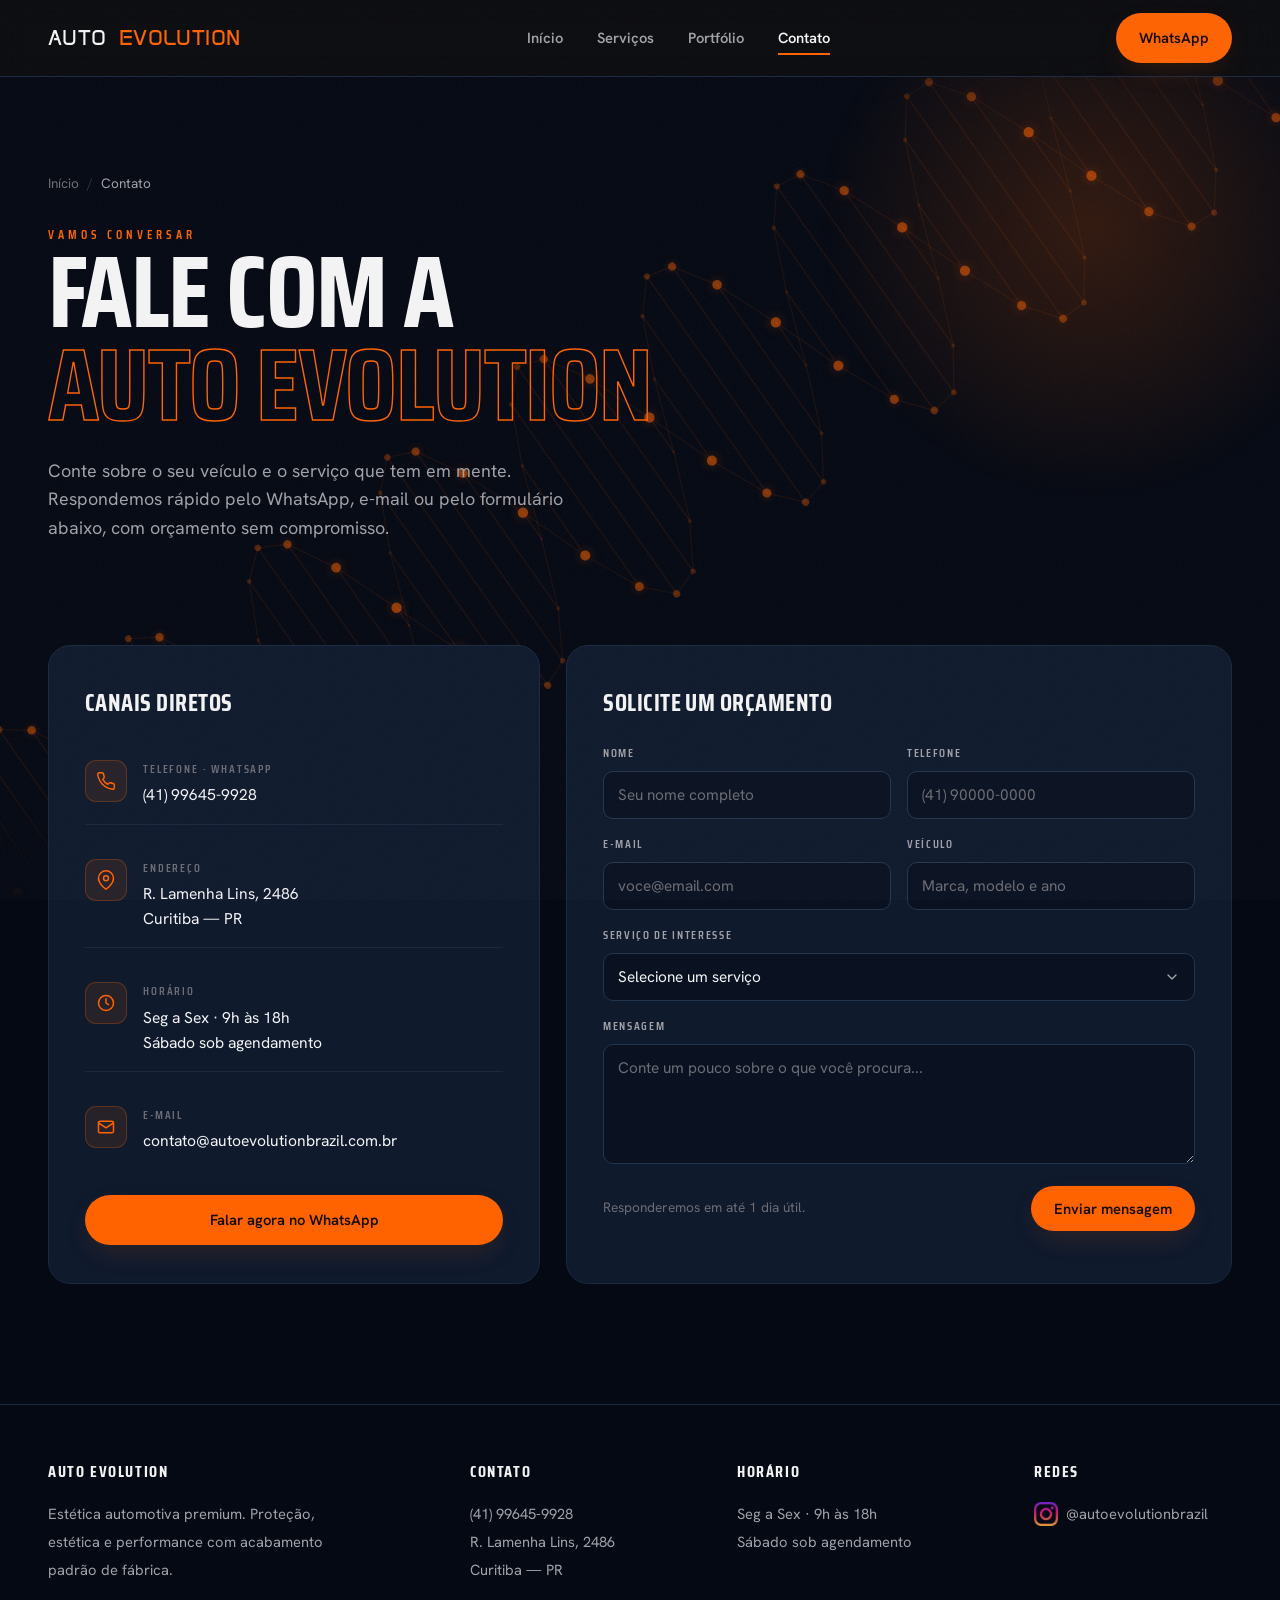
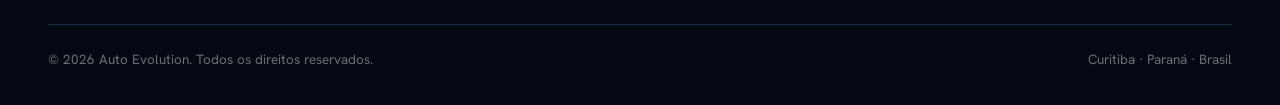
==== commit 5aaedfbc: "Adição de assets e redirecionamento simples no footer no footer" ====
--- a/contato.html
+++ b/contato.html
@@ -196,8 +196,9 @@
           <h4>Contato</h4>
           <p>
             <a href="https://wa.me/5541996459928" target="_blank" rel="noopener">(41) 99645-9928</a><br>
-            R. Lamenha Lins, 2486<br>
+            <a href="https://www.google.com/maps/place/Estética+Automotiva+Auto+Evolution/@-25.4571921,-49.2676411,18.25z/data=!4m6!3m5!1s0x94dce572cdcb13f7:0xaf8703b8f4135e2b!8m2!3d-25.4574621!4d-49.2673162!16s%2Fg%2F11kxccc0_k?entry=ttu&g_ep=EgoyMDI2MDYwMS4wIKXMDSoASAFQAw%3D%3D" target="_blank" rel="noopener">R. Lamenha Lins, 2486<br>
             Curitiba — PR
+          </a>
           </p>
         </div>
         <div class="fcol">
@@ -206,9 +207,8 @@
         </div>
         <div class="fcol">
           <h4>Redes</h4>
-          <p>
-            <a href="https://instagram.com/autoevolutionbrazil" target="_blank" rel="noopener">@autoevolutionbrazil</a><br>
-            autoevolutionbrazil.com.br
+          <p id="social">
+            <a href="https://instagram.com/autoevolutionbrazil" target="_blank" rel="noopener"><img src="assets/instagram.png" alt="Instagram" width="24" height="24">@autoevolutionbrazil</a><br>
           </p>
         </div>
       </div>
--- a/css/services.css
+++ b/css/services.css
@@ -5,12 +5,14 @@
    ============================================================ */
 
 :root {
-  --bg:           #0d0d0f;
-  --bg-2:         #131316;
-  --surface:      #18181c;
-  --surface-2:    #1f1f24;
-  --border:       #2a2a30;
-  --border-soft:  #232329;
+  --bg: #050913;
+  --bg-2: #0A1222;
+
+  --surface: #0F1A2D;
+  --surface-2: #16243B;
+
+  --border: #24364E;
+  --border-soft: #1A2940;
 
   --orange:       #ff6300;
   --orange-bright:#ff8534;
@@ -58,6 +60,19 @@
   background-image: url("data:image/svg+xml,%3Csvg xmlns='http://www.w3.org/2000/svg' width='120' height='120'%3E%3Cfilter id='n'%3E%3CfeTurbulence type='fractalNoise' baseFrequency='0.85' numOctaves='3'/%3E%3C/filter%3E%3Crect width='100%25' height='100%25' filter='url(%23n)'/%3E%3C/svg%3E");
 }
 
+#social {
+  display: flex;
+  flex-direction: row;
+  gap: 24px;
+  flex-wrap: wrap;
+}
+
+#social a {
+  display: flex;
+  align-items: center;
+  gap: 8px;
+  white-space: nowrap;
+}
 /* ============================================================
    FUNDO ANIMADO DE DNA (canvas fixo, atrás de tudo)
    ============================================================ */
@@ -1237,7 +1252,12 @@
   margin-left: auto;
   margin-right: auto;
 }
-
+.lemma-author{
+  color: var(--orange);
+  font-size: 0.92rem;
+  font-style: italic;
+  margin-top: 12px;
+}
 /* -------- MARCAS / CERTIFICAÇÃO -------- */
 .brands { padding: 30px 0 60px; }
 .cert-banner {
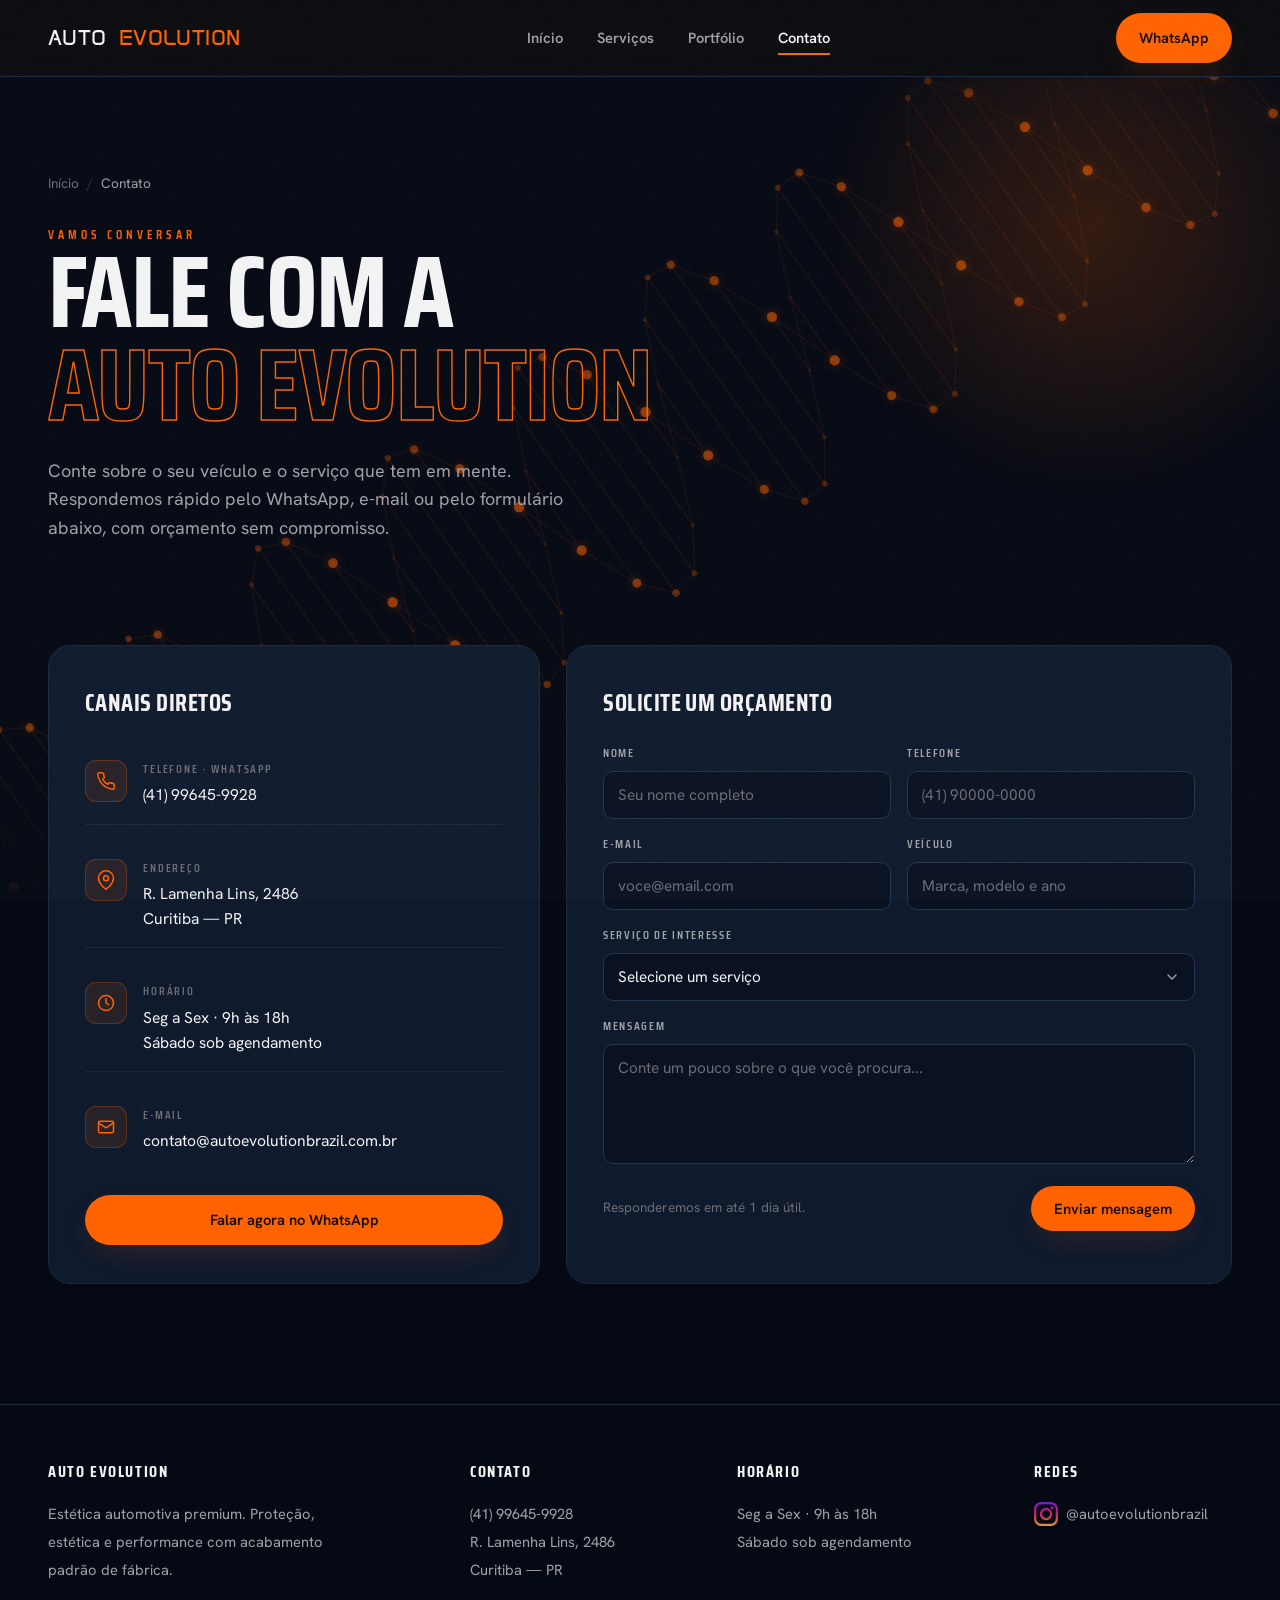
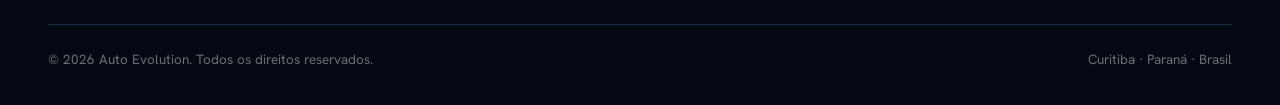
==== commit ef7e4066: "Trabalho finalizado" ====
--- a/contato.html
+++ b/contato.html
@@ -171,11 +171,14 @@
               <textarea id="f-msg" name="mensagem" placeholder="Conte um pouco sobre o que você procura..." required></textarea>
             </div>
 
+            <!-- Honeypot anti-spam (Web3Forms ignora envios com esse campo preenchido) -->
+            <input type="checkbox" name="botcheck" tabindex="-1" autocomplete="off" style="display:none" aria-hidden="true">
+
             <div class="form-msg" id="form-msg"></div>
 
             <div class="form-actions">
               <span class="hint">Responderemos em até 1 dia útil.</span>
-              <button class="btn btn-primary" type="submit">Enviar mensagem</button>
+              <button class="btn btn-primary" type="submit" id="submit-btn">Enviar mensagem</button>
             </div>
           </form>
         </div>
@@ -232,16 +235,27 @@
         });
       }
 
-      /* Formulário — validação + envio via e-mail (mailto) */
-      const form = document.getElementById("contact-form");
-      const msg = document.getElementById("form-msg");
+      /* ============================================================
+         Formulário — envio via Web3Forms (e-mail real)
+         Gere sua chave em https://web3forms.com/#start (digite
+         jpjerosch@gmail.com, confirme e cole a chave abaixo).
+         ============================================================ */
+      const ACCESS_KEY = "77608a65-65ad-4753-b14d-c94d34aaa4d0";
       const DESTINO = "jpjerosch@gmail.com";
 
-      form.addEventListener("submit", (e) => {
+      const form    = document.getElementById("contact-form");
+      const msg     = document.getElementById("form-msg");
+      const submit  = document.getElementById("submit-btn");
+
+      form.addEventListener("submit", async (e) => {
         e.preventDefault();
         msg.classList.remove("show", "ok", "err");
 
         const data = Object.fromEntries(new FormData(form).entries());
+
+        // honeypot: se vier preenchido, é bot — aborta silenciosamente
+        if (data.botcheck) return;
+
         const missing = ["nome", "telefone", "email", "servico", "mensagem"].filter((k) => !data[k]);
         if (missing.length) {
           msg.textContent = "Preencha os campos obrigatórios antes de enviar.";
@@ -254,29 +268,77 @@
           return;
         }
 
+        if (!ACCESS_KEY || ACCESS_KEY.startsWith("COLE_AQUI")) {
+          msg.innerHTML = "Configuração pendente: cole a <b>access_key</b> do Web3Forms no arquivo contato.html.";
+          msg.classList.add("show", "err");
+          return;
+        }
+
+        // monta o corpo da mensagem
         const linhas = [
-          "Olá! Recebi uma nova solicitação pelo site da Auto Evolution.",
+          "Nova solicitação recebida pelo site da Auto Evolution.",
           "",
           "Nome: " + data.nome,
           "Telefone: " + data.telefone,
           "E-mail: " + data.email,
           data.veiculo ? "Veículo: " + data.veiculo : null,
-          "Serviço: " + data.servico,
+          "Serviço de interesse: " + data.servico,
           "",
           "Mensagem:",
           data.mensagem,
         ].filter(Boolean);
 
-        const subject = "Solicitação de orçamento — " + data.nome + " (" + data.servico + ")";
-        const url = "mailto:" + DESTINO +
-          "?subject=" + encodeURIComponent(subject) +
-          "&body=" + encodeURIComponent(linhas.join("\n"));
-
-        window.location.href = url;
-
-        msg.innerHTML = "Mensagem pronta! Abrimos seu cliente de e-mail com a solicitação para <b>" + DESTINO + "</b> — é só revisar e enviar.";
-        msg.classList.add("show", "ok");
-        form.reset();
+        const payload = {
+          access_key: ACCESS_KEY,
+          from_name:  "Auto Evolution — Site",
+          subject:    "Solicitação de orçamento — " + data.nome + " (" + data.servico + ")",
+          // campos individuais para exibir no e-mail
+          nome:       data.nome,
+          telefone:   data.telefone,
+          email:      data.email,
+          veiculo:    data.veiculo || "—",
+          servico:    data.servico,
+          mensagem:   data.mensagem,
+          // corpo bonito
+          message:    linhas.join("\n"),
+          // reply-to: respondendo o e-mail vai para o cliente
+          replyto:    data.email,
+        };
+
+        // estado de loading
+        const labelOriginal = submit.textContent;
+        submit.disabled = true;
+        submit.textContent = "Enviando…";
+        msg.classList.remove("show", "ok", "err");
+
+        try {
+          const res = await fetch("https://api.web3forms.com/submit", {
+            method: "POST",
+            headers: {
+              "Content-Type": "application/json",
+              "Accept": "application/json",
+            },
+            body: JSON.stringify(payload),
+          });
+          const json = await res.json();
+
+          if (json.success) {
+            msg.innerHTML = "Mensagem enviada com sucesso para <b>" + DESTINO + "</b>! Responderemos em até 1 dia útil.";
+            msg.classList.add("show", "ok");
+            form.reset();
+          } else {
+            console.error("Web3Forms:", json);
+            msg.textContent = "Não foi possível enviar agora (" + (json.message || "erro desconhecido") + "). Tente pelo WhatsApp.";
+            msg.classList.add("show", "err");
+          }
+        } catch (err) {
+          console.error(err);
+          msg.textContent = "Falha de conexão ao enviar. Verifique sua internet e tente novamente.";
+          msg.classList.add("show", "err");
+        } finally {
+          submit.disabled = false;
+          submit.textContent = labelOriginal;
+        }
       });
 
       /* Reveal */
--- a/css/services.css
+++ b/css/services.css
@@ -1411,4 +1411,252 @@
   .tl-item { padding: 16px 18px; }
   .lemma-band { padding: 50px 24px; }
   .lemma-band::before { font-size: 9rem; top: -28px; left: 10px; }
+}
+
+/* ============================================================
+   PORTFÓLIO — GRID DE VÍDEOS + CARDS DE INSTAGRAM
+   ============================================================ */
+
+.video-section,
+.insta-section { position: relative; z-index: 1; }
+
+/* -------- grid de vídeos (3 x 2) -------- */
+.video-section { padding: 30px 0 30px; }
+.video-grid {
+  display: grid;
+  grid-template-columns: repeat(3, 1fr);
+  gap: 22px;
+}
+.video-card {
+  position: relative;
+  background: var(--surface);
+  border: 1px solid var(--border-soft);
+  border-radius: var(--radius-lg);
+  overflow: hidden;
+  transition: transform 0.35s var(--ease), border-color 0.35s;
+}
+.video-card:hover {
+  transform: translateY(-5px);
+  border-color: rgba(255,99,0,0.4);
+}
+.video-label {
+  position: absolute;
+  top: 0; left: 0; right: 0;
+  z-index: 3;
+  padding: 16px 20px 22px;
+  font-family: var(--font-display);
+  font-weight: 700;
+  text-transform: uppercase;
+  letter-spacing: 0.04em;
+  font-size: 0.98rem;
+  color: var(--white);
+  background: linear-gradient(180deg, rgba(13,13,15,0.85) 0%, rgba(13,13,15,0.45) 70%, transparent 100%);
+  pointer-events: none;
+}
+.video-frame {
+  position: relative;
+  aspect-ratio: 9 / 16;
+  background: #000;
+  overflow: hidden;
+}
+.video-frame video {
+  position: absolute;
+  inset: 0;
+  width: 100%;
+  height: 100%;
+  object-fit: cover;
+  display: block;
+}
+.video-play {
+  position: absolute;
+  inset: 0;
+  margin: auto;
+  width: 64px; height: 64px;
+  border-radius: 50%;
+  border: none;
+  background: var(--orange);
+  color: #140a00;
+  cursor: pointer;
+  display: grid;
+  place-items: center;
+  box-shadow: 0 16px 40px rgba(0,0,0,0.5), 0 0 0 6px rgba(255,99,0,0.18);
+  transition: transform 0.25s var(--ease), background 0.2s, opacity 0.25s;
+  z-index: 2;
+}
+.video-play svg { width: 28px; height: 28px; margin-left: 3px; }
+.video-play:hover { background: var(--orange-bright); transform: scale(1.06); }
+.video-card.playing .video-play { opacity: 0; pointer-events: none; }
+.video-card.playing .video-label {
+  background: linear-gradient(180deg, rgba(13,13,15,0.7) 0%, transparent 100%);
+}
+
+/* skeleton específico do vídeo */
+.sk-video {
+  aspect-ratio: 9 / 16;
+  border-radius: var(--radius-lg);
+}
+
+/* -------- cards do Instagram -------- */
+.insta-section { padding: 60px 0 30px; }
+.insta-grid {
+  display: grid;
+  grid-template-columns: repeat(4, 1fr);
+  gap: 18px;
+}
+.insta-card {
+  background: var(--surface);
+  border: 1px solid var(--border-soft);
+  border-radius: var(--radius-lg);
+  padding: 26px 24px 24px;
+  display: flex;
+  flex-direction: column;
+  gap: 10px;
+  transition: border-color 0.3s, transform 0.3s var(--ease), background 0.3s;
+  position: relative;
+  overflow: hidden;
+  color: inherit;
+}
+.insta-card::before {
+  content: "";
+  position: absolute;
+  inset: 0;
+  background: radial-gradient(circle at 90% -10%, var(--orange-glow), transparent 55%);
+  opacity: 0;
+  transition: opacity 0.4s var(--ease);
+  pointer-events: none;
+}
+.insta-card:hover {
+  border-color: rgba(255,99,0,0.4);
+  transform: translateY(-5px);
+}
+.insta-card:hover::before { opacity: 1; }
+
+.insta-top {
+  display: flex;
+  align-items: center;
+  justify-content: space-between;
+  margin-bottom: 4px;
+}
+.insta-date {
+  font-family: var(--font-display);
+  text-transform: uppercase;
+  letter-spacing: 0.14em;
+  font-size: 0.74rem;
+  font-weight: 600;
+  color: var(--orange);
+}
+.insta-icon {
+  width: 32px; height: 32px;
+  border-radius: 9px;
+  background: rgba(255,99,0,0.1);
+  border: 1px solid rgba(255,99,0,0.25);
+  color: var(--orange);
+  display: grid;
+  place-items: center;
+}
+.insta-icon svg { width: 16px; height: 16px; }
+.insta-card h3 {
+  font-family: var(--font-display);
+  font-weight: 700;
+  font-size: 1.12rem;
+  text-transform: uppercase;
+  line-height: 1.1;
+  letter-spacing: 0.01em;
+  margin-top: 4px;
+}
+.insta-card p {
+  color: var(--grey);
+  font-size: 0.9rem;
+  line-height: 1.55;
+  flex: 1;
+}
+.insta-cta {
+  margin-top: 8px;
+  display: inline-flex;
+  align-items: center;
+  gap: 8px;
+  font-weight: 600;
+  font-size: 0.9rem;
+  color: var(--orange);
+  transition: gap 0.25s var(--ease);
+}
+.insta-cta svg { width: 16px; height: 16px; }
+.insta-card:hover .insta-cta { gap: 14px; }
+
+.sk-insta { height: 220px; }
+
+/* -------- responsivo -------- */
+@media (max-width: 940px) {
+  .video-grid { grid-template-columns: repeat(2, 1fr); }
+  .insta-grid { grid-template-columns: repeat(2, 1fr); }
+}
+@media (max-width: 560px) {
+  .video-grid { grid-template-columns: 1fr; }
+  .insta-grid { grid-template-columns: 1fr; }
+  .video-play { width: 56px; height: 56px; }
+  .video-play svg { width: 24px; height: 24px; }
+}
+
+/* ============================================================
+   HOME — FACHADA / NOSSO ESPAÇO (1 x 3)
+   ============================================================ */
+.facade-section {
+  position: relative;
+  z-index: 1;
+  padding: 20px 0 50px;
+}
+.facade-grid {
+  display: grid;
+  grid-template-columns: repeat(3, 1fr);
+  gap: 18px;
+}
+.facade-card {
+  position: relative;
+  overflow: hidden;
+  border-radius: var(--radius-lg);
+  border: 1px solid var(--border-soft);
+  background: var(--surface);
+  aspect-ratio: 4 / 3;
+  transition: transform 0.35s var(--ease), border-color 0.35s;
+}
+.facade-card img {
+  width: 100%;
+  height: 100%;
+  object-fit: cover;
+  display: block;
+  transition: transform 0.7s var(--ease);
+}
+.facade-card::after {
+  content: "";
+  position: absolute;
+  inset: 0;
+  background: linear-gradient(180deg, transparent 55%, rgba(5,9,19,0.55) 100%);
+  pointer-events: none;
+  opacity: 0.85;
+  transition: opacity 0.35s var(--ease);
+}
+.facade-card:hover {
+  transform: translateY(-5px);
+  border-color: rgba(255,99,0,0.45);
+}
+.facade-card:hover img { transform: scale(1.06); }
+.facade-card:hover::after { opacity: 0.55; }
+
+.facade-caption {
+  position: absolute;
+  left: 18px;
+  bottom: 14px;
+  z-index: 2;
+  font-family: var(--font-display);
+  text-transform: uppercase;
+  letter-spacing: 0.14em;
+  font-size: 0.78rem;
+  font-weight: 600;
+  color: var(--white);
+  text-shadow: 0 2px 8px rgba(0,0,0,0.6);
+}
+
+@media (max-width: 940px) {
+  .facade-grid { grid-template-columns: 1fr; }
+  .facade-card { aspect-ratio: 16 / 10; }
 }
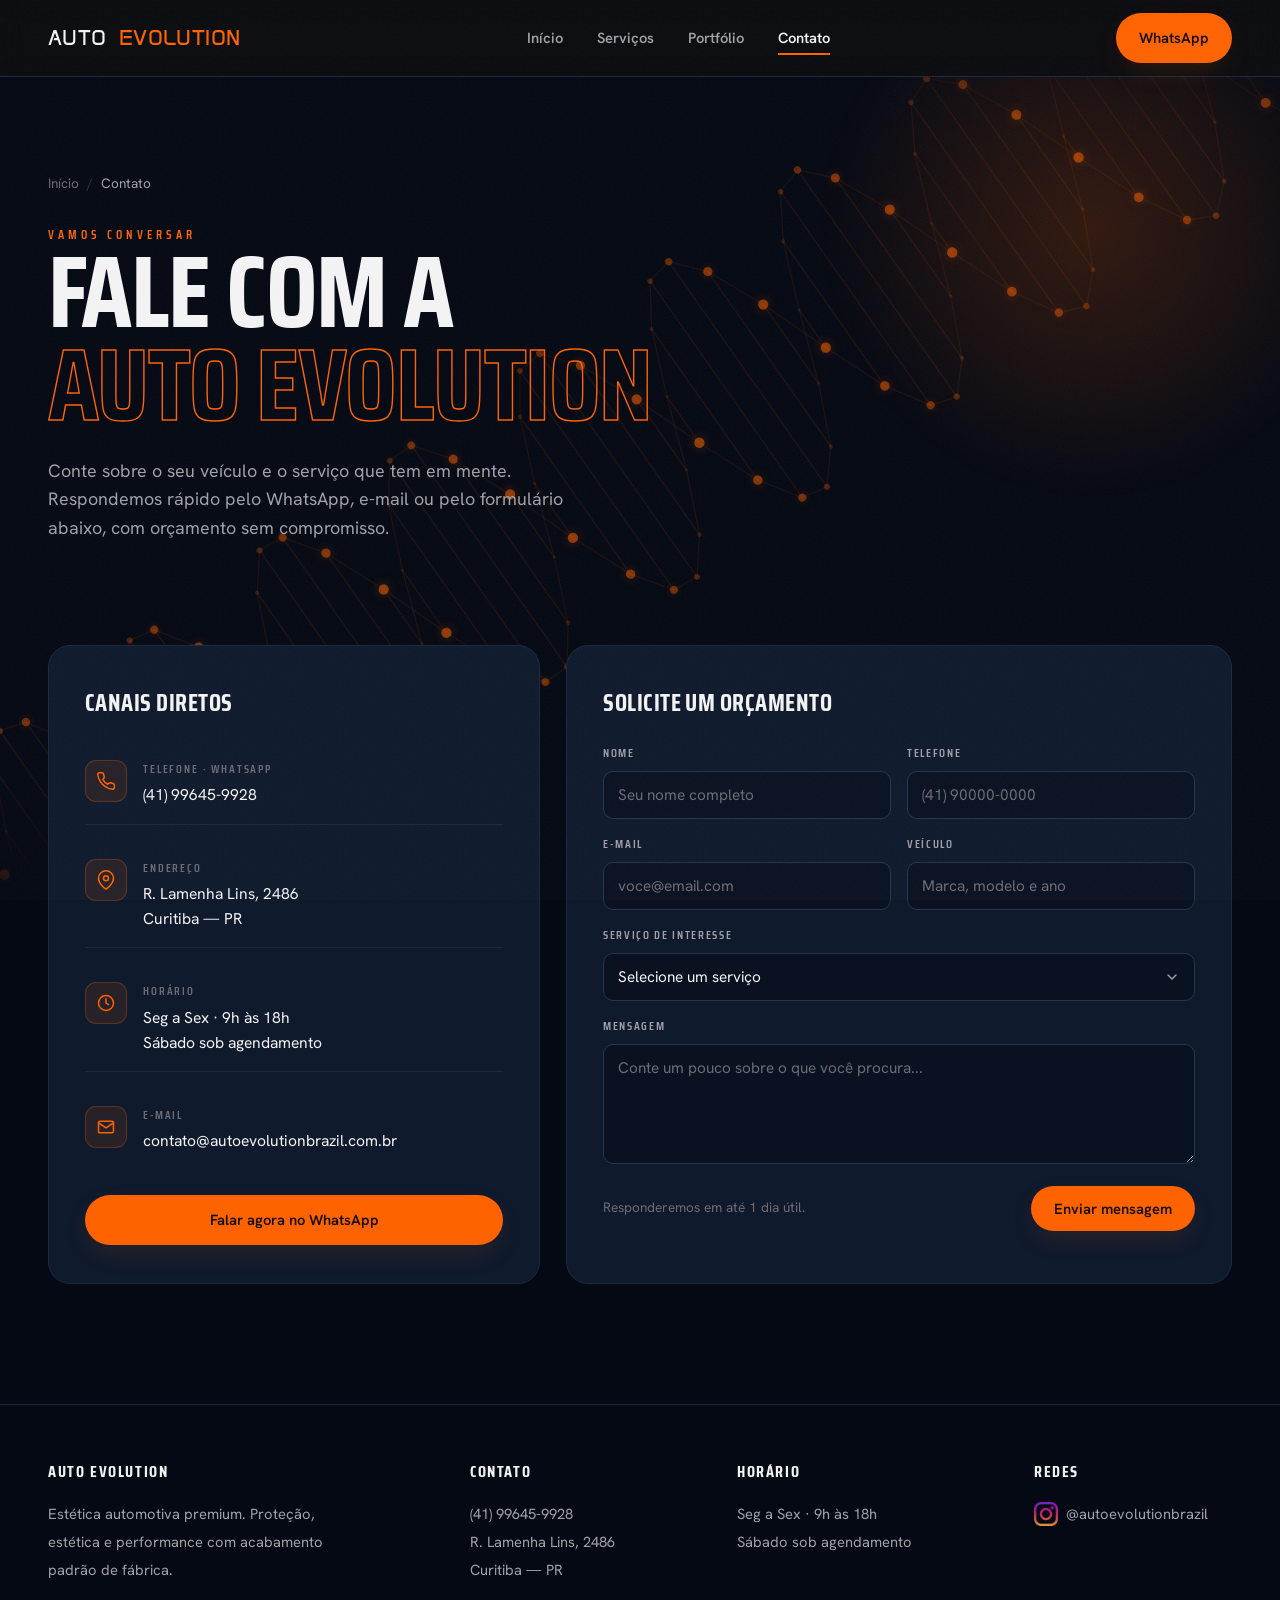
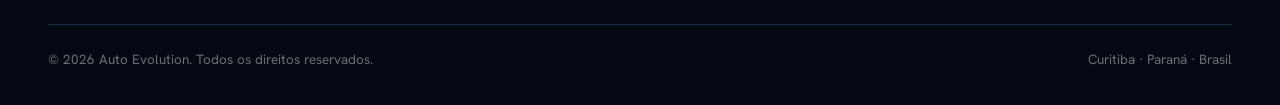
==== commit e9385b71: "Tentativa de smooth nos scrolls de página, e no scroll de categoria" ====
--- a/contato.html
+++ b/contato.html
@@ -222,6 +222,7 @@
     </div>
   </footer>
 
+  <script src="js/smooth-scroll.js"></script>
   <script src="js/dna-bg.js"></script>
   <script>
     (function () {
